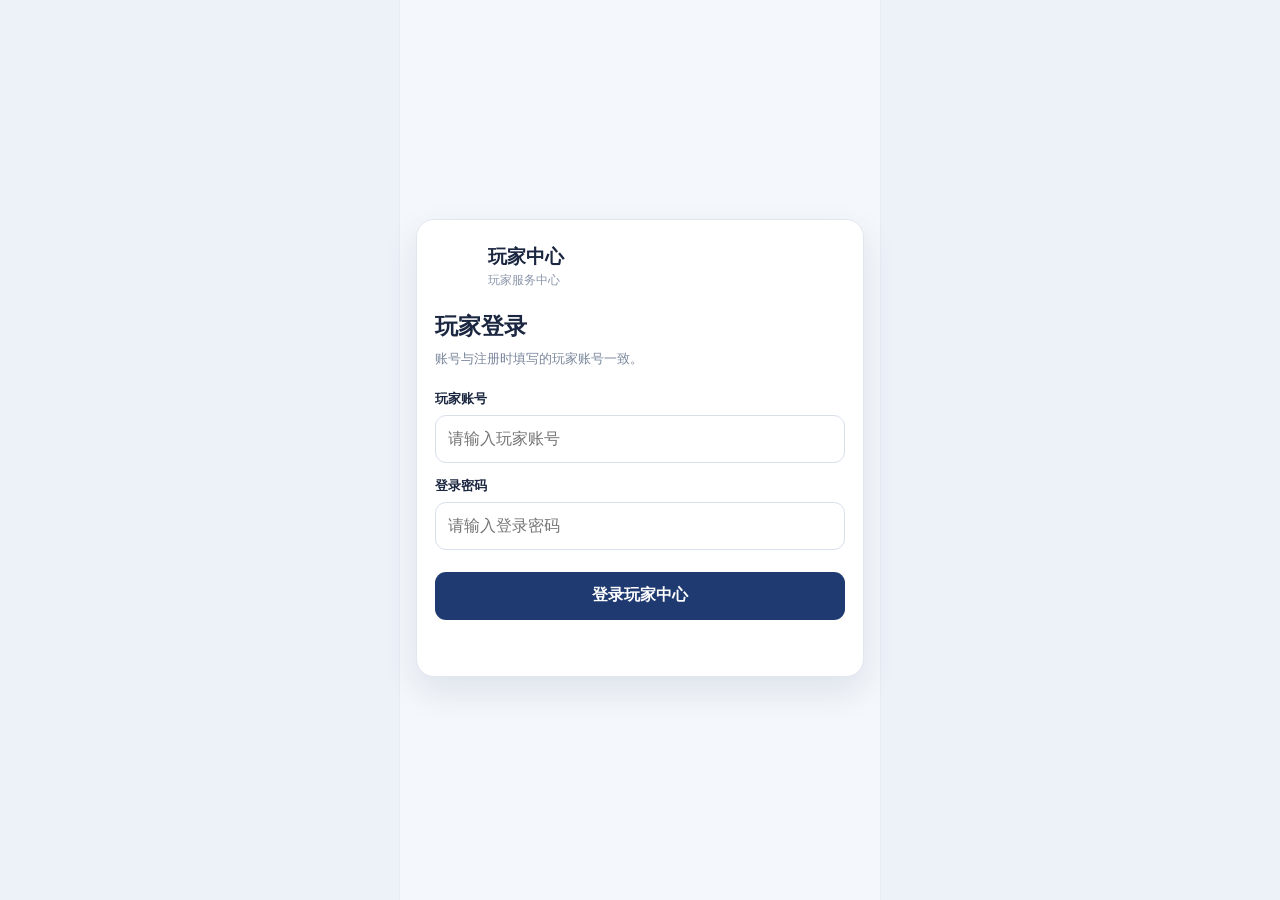
==== backend/app/static/player_center.html @ 19d45238 "v84" ====
<!doctype html>
<html lang="zh-CN">
<head>
  <meta charset="utf-8">
  <meta name="viewport" content="width=device-width,initial-scale=1,viewport-fit=cover">
  <title>玩家中心 · CPS</title>
  <!-- V84: 玩家中心名称与品牌图标同步系统编辑配置 -->
  <style>
    *{box-sizing:border-box;-webkit-tap-highlight-color:transparent}html,body{margin:0;min-height:100%;font-family:Inter,"PingFang SC","Microsoft YaHei",sans-serif;color:#1b2740;background:#edf2f8}body{display:flex;justify-content:center}button,input,select{font:inherit}.hidden{display:none!important}.shell{width:100%;max-width:480px;min-height:100vh;background:#f4f7fb;box-shadow:0 0 0 1px rgba(31,50,82,.03)}
    .login-wrap{min-height:100vh;display:flex;align-items:center;padding:20px 16px calc(24px + env(safe-area-inset-bottom))}.login-card{width:100%;background:#fff;border:1px solid #e2e7ef;border-radius:18px;box-shadow:0 14px 34px rgba(34,52,84,.10);padding:24px 18px}.brand{display:flex;align-items:center;gap:11px;margin-bottom:22px}.logo{--player-brand-logo-url:url('/static/brand-icons/dragon-spiral.svg');width:42px;height:42px;flex:0 0 42px;background:linear-gradient(145deg,#62dfff 8%,#397de8 62%,#5c63e8 100%);-webkit-mask-image:var(--player-brand-logo-url);mask-image:var(--player-brand-logo-url);-webkit-mask-size:contain;mask-size:contain;-webkit-mask-repeat:no-repeat;mask-repeat:no-repeat;-webkit-mask-position:center;mask-position:center;filter:drop-shadow(0 0 6px rgba(55,156,255,.24))}.brand strong{font-size:19px}.brand small{display:block;color:#8a96aa;margin-top:2px;font-size:12px}.notice{padding:11px 12px;border-radius:10px;background:#edf7f2;color:#167a57;border:1px solid #cfeadf;font-size:13px;margin-bottom:16px}h1{font-size:23px;margin:0 0 7px}.sub{margin:0 0 20px;color:#7a879c;font-size:13px;line-height:1.55}label{display:block;font-size:13px;font-weight:700;margin:14px 0 7px}input,select{font-size:16px}input{width:100%;height:48px;border:1px solid #d8e0ec;border-radius:11px;padding:0 12px;outline:none;background:#fff}input:focus,select:focus{border-color:#5c86e8;box-shadow:0 0 0 3px rgba(92,134,232,.12)}.primary{border:0;background:#1e3a70;color:#fff;border-radius:11px;height:48px;font-weight:700;cursor:pointer}.login-card .primary{width:100%;margin-top:22px}.primary:disabled,.buy-btn:disabled{opacity:.55;cursor:not-allowed}.msg{min-height:20px;margin-top:12px;font-size:13px;color:#c43c4c}.msg.success{color:#16845b;font-weight:700}
    .center{width:100%;padding:14px 12px calc(24px + env(safe-area-inset-bottom))}.topbar{display:flex;align-items:center;justify-content:space-between;gap:10px;margin-bottom:12px}.topbar-brand{display:flex;align-items:center;gap:9px;min-width:0}.topbar-brand .logo{width:38px;height:38px;flex-basis:38px}.topbar-brand>div:last-child{min-width:0}.topbar h2{font-size:18px;margin:0}.topbar p{margin:2px 0 0;color:#8995a8;font-size:10px;white-space:nowrap;overflow:hidden;text-overflow:ellipsis;max-width:210px}.top-actions{display:flex;gap:6px;flex:0 0 auto}.ghost{min-width:52px;height:38px;padding:0 9px;border-radius:9px;border:1px solid #dce3ed;background:#fff;color:#4f5d73;cursor:pointer;font-size:12px}
    .overview{display:block;margin-bottom:10px}.stat{min-width:0;background:#fff;border:1px solid #e1e7ef;border-radius:12px;padding:12px}.stat.account-balance{display:grid;grid-template-columns:minmax(0,1fr) auto;align-items:center;gap:14px}.account-block,.balance-block{min-width:0}.balance-block{text-align:right}.stat span{display:block;color:#8792a5;font-size:11px;margin-bottom:5px}.stat strong{display:block;font-size:16px;overflow:hidden;text-overflow:ellipsis;white-space:nowrap}.account-block strong{font-size:17px}.balance-block strong{font-size:24px;color:#c77711}
    .tabs{display:grid;grid-template-columns:repeat(5,minmax(0,1fr));gap:4px;margin:0 0 10px;position:sticky;top:0;z-index:8;padding:6px 0;background:#f4f7fb}.tab{min-width:0;border:1px solid #dce3ed;background:#fff;color:#59667a;height:44px;padding:0 2px;border-radius:10px;cursor:pointer;font-size:11px;font-weight:700;line-height:1.15}.tab.active{background:#1e3a70;color:#fff;border-color:#1e3a70}
    .panel{background:#fff;border:1px solid #e1e7ef;border-radius:14px;padding:14px 12px}.feature-panel{min-height:260px}.panel-head{display:flex;flex-direction:column;gap:10px;margin-bottom:13px}.panel-head h3{margin:0 0 3px;font-size:17px}.panel-head p{margin:0;color:#8a96a8;font-size:12px;line-height:1.55}.character-picker{width:100%;min-width:0}.character-picker label{margin:0 0 6px}.character-picker select,.gift-select{width:100%;height:46px;border:1px solid #d8e0ec;border-radius:10px;background:#fff;padding:0 10px;color:#26344e;outline:none}.mall-purchase{width:100%;max-width:none}.gift-select-wrap{margin-bottom:12px}.gift-select-wrap label{margin:0 0 7px}.gift-detail{border:1px solid #e1e7ef;border-radius:13px;padding:14px 12px;background:#fbfcfe}.gift-content{margin-bottom:12px}.gift-content-label{font-size:12px;font-weight:700;color:#5f6e84;margin-bottom:8px}.gift-items{display:grid;gap:8px}.gift-item{display:grid;grid-template-columns:minmax(0,1fr) auto;align-items:center;gap:10px;min-height:42px;padding:9px 10px;border:1px solid #e5eaf1;border-radius:10px;background:#fff}.gift-item-name{min-width:0;font-size:13px;color:#31405a;word-break:break-word}.gift-item-qty{font-size:13px;font-weight:800;color:#253a61;white-space:nowrap}.gift-item-raw{font-size:13px;color:#66758c;line-height:1.65;word-break:break-word}.buy-area{width:100%}.buy-btn{width:100%;min-height:48px;border:0;border-radius:11px;background:#1e3a70;color:#fff;padding:10px 14px;font-weight:800;cursor:pointer;font-size:14px;line-height:1.25}.empty{padding:34px 12px;text-align:center;color:#94a0b1;font-size:13px}
    .feature-placeholder{display:flex;flex-direction:column;gap:7px;width:100%;border:1px dashed #d7dfeb;background:#fafbfd;border-radius:12px;padding:18px 14px;color:#617087}.feature-placeholder strong{font-size:15px;color:#26344e}.feature-placeholder span{font-size:12px;line-height:1.65}.section-divider{height:1px;background:#e8ecf2;margin:18px 0 15px}.compact-head{margin-bottom:9px}.cumulative-stats{display:grid;grid-template-columns:1fr 1fr;gap:10px;margin:12px 0}.cumulative-stat{border:1px solid #e1e7ef;border-radius:12px;background:#fbfcfe;padding:12px 10px;text-align:center}.cumulative-stat span{display:block;font-size:12px;color:#748198;margin-bottom:5px}.cumulative-stat strong{display:block;font-size:20px;line-height:1.2;color:#1e3a70;font-variant-numeric:tabular-nums}.cumulative-stat small{display:block;margin-top:3px;font-size:10px;color:#98a2b3}.reward-select-wrap{margin-bottom:12px}.reward-select-wrap label{margin:0 0 7px}.reward-select{width:100%;height:46px;border:1px solid #d8e0ec;border-radius:10px;background:#fff;padding:0 10px;color:#26344e;outline:none}.reward-detail{border:1px solid #e1e7ef;border-radius:13px;padding:14px 12px;background:#fbfcfe}.reward-meta{display:flex;align-items:center;justify-content:space-between;gap:8px;margin-bottom:10px;font-size:12px;color:#748198}.reward-meta strong{color:#31405a;font-size:13px}.reward-content-label{font-size:12px;font-weight:700;color:#5f6e84;margin-bottom:8px}.reward-action{width:100%;min-height:46px;margin-top:12px;border:0;border-radius:10px;background:#1e3a70;color:#fff;font-weight:800;cursor:pointer}.reward-action:disabled{background:#e3e7ed;color:#8994a5;cursor:not-allowed}.cdk-form{display:grid;gap:10px}.cdk-form label{margin:0}.cdk-input{width:100%;text-transform:uppercase;letter-spacing:.4px}.cdk-btn{width:100%}.cdk-result{min-height:18px;font-size:12px;line-height:1.6;color:#5f6e84}.cdk-result.ok{padding:11px 12px;border-radius:10px;background:#edf7f2;border:1px solid #cfeadf;color:#167a57}
    .privilege-area{margin-top:12px}.privilege-card-detail{border:1px solid #e1e7ef;border-radius:13px;padding:14px 12px;background:#fbfcfe}.privilege-meta{display:grid;grid-template-columns:1fr 1fr;gap:8px;margin-bottom:12px}.privilege-meta div{padding:9px 10px;border:1px solid #e5eaf1;border-radius:10px;background:#fff}.privilege-meta span{display:block;font-size:10px;color:#8a96a8;margin-bottom:3px}.privilege-meta strong{font-size:13px;color:#31405a}.privilege-list{display:grid;gap:9px;margin-top:10px}.privilege-owned{border:1px solid #e1e7ef;border-radius:12px;background:#fbfcfe;padding:12px}.privilege-owned-head{display:flex;justify-content:space-between;gap:8px;align-items:flex-start}.privilege-owned-head strong{font-size:14px}.privilege-owned-head span{font-size:11px;color:#7f8ba0}.privilege-owned-dates{font-size:11px;color:#7f8ba0;margin:7px 0 9px}.privilege-claim{width:100%;height:42px;border:0;border-radius:9px;background:#1e3a70;color:#fff;font-weight:800}.privilege-claim:disabled{background:#e3e7ed;color:#8994a5}.privilege-status{display:inline-flex;padding:3px 7px;border-radius:999px;font-size:10px;background:#edf2f7;color:#657188}.privilege-status.active{background:#e8f7f0;color:#167554}.privilege-status.waiting{background:#fff4df;color:#98600c}.privilege-status.expired{background:#fdebec;color:#b53545}
    .order-list{display:grid;gap:9px}.order-card{border:1px solid #e3e8f0;border-radius:12px;background:#fbfcfe;padding:12px}.order-card-head{display:flex;align-items:flex-start;justify-content:space-between;gap:8px;padding-bottom:9px;margin-bottom:8px;border-bottom:1px solid #e9edf3}.order-card-head strong{font-size:13px;word-break:break-all}.order-card-head span{font-size:11px;color:#909caf;white-space:nowrap}.order-row{display:grid;grid-template-columns:72px minmax(0,1fr);gap:7px;padding:4px 0;font-size:12px;line-height:1.5}.order-row .k{color:#8b96a8}.order-row .v{color:#31405a;word-break:break-word;text-align:right}.badge{display:inline-flex;align-items:center;min-height:23px;padding:2px 8px;border-radius:999px;background:#f0f3f7;color:#647086;font-size:11px}.badge.ok{background:#e8f7f0;color:#167554}.badge.warn{background:#fff4df;color:#98600c}.badge.bad{background:#fdebec;color:#b53545}
    .toast{position:fixed;left:50%;bottom:calc(18px + env(safe-area-inset-bottom));transform:translateX(-50%);z-index:20;width:calc(100% - 32px);max-width:430px;background:#1d2a42;color:#fff;border-radius:11px;padding:12px 14px;box-shadow:0 12px 32px rgba(24,38,64,.2);font-size:13px;text-align:center}.loading{opacity:.6;pointer-events:none}
  </style>
</head>
<body>
<div class="shell">
  <section id="loginView" class="login-wrap hidden">
    <main class="login-card">
      <div class="brand"><div class="logo" id="playerLoginBrandLogo" aria-hidden="true"></div><div><strong id="loginCenterName">玩家中心</strong><small>玩家服务中心</small></div></div>
      <div id="registeredNotice" class="notice hidden">注册成功，请使用刚刚创建的玩家账号登录。</div>
      <h1>玩家登录</h1><p class="sub">账号与注册时填写的玩家账号一致。</p>
      <form id="loginForm" autocomplete="off">
        <label>玩家账号</label><input id="loginUser" autocomplete="username" required placeholder="请输入玩家账号">
        <label>登录密码</label><input id="loginPass" type="password" autocomplete="current-password" required placeholder="请输入登录密码">
        <button id="loginBtn" class="primary" type="submit">登录玩家中心</button>
      </form>
      <div id="loginMsg" class="msg"></div>
    </main>
  </section>

  <section id="centerView" class="center hidden">
    <header class="topbar">
      <div class="topbar-brand"><div class="logo" id="playerTopbarBrandLogo" aria-hidden="true"></div><div><h2 id="topbarCenterName">玩家中心</h2><p>平台币充值 · 购买礼包 · 领取累充 · 特权卡 · CDK兑换</p></div></div>
      <div class="top-actions"><button id="refreshBtn" class="ghost">刷新</button><button id="logoutBtn" class="ghost">退出登录</button></div>
    </header>
    <div id="overview" class="overview"></div>
    <nav class="tabs feature-tabs">
      <button class="tab active" data-tab="recharge">平台币充值</button>
      <button class="tab" data-tab="mall">购买礼包</button>
      <button class="tab" data-tab="cumulative">领取累充</button>
      <button class="tab" data-tab="privilege">特权卡</button>
      <button class="tab" data-tab="cdk">CDK兑换</button>
    </nav>
    <section id="rechargePanel" class="panel feature-panel">
      <div class="panel-head"><div><h3>平台币充值</h3><p>当前平台币余额：<strong id="rechargeBalance">0</strong></p></div></div>
      <div class="feature-placeholder"><strong>微信 / 支付宝充值入口</strong><span>正式支付通道接入商户参数后，可在这里直接发起平台币充值。</span></div>
    </section>
    <section id="mallPanel" class="panel feature-panel hidden">
      <div class="panel-head"><div><h3>购买礼包</h3></div></div>
      <div class="character-picker"><label>购买角色 / 区服</label><select id="purchaseCharacter"><option value="">请选择购买角色 / 区服</option></select></div>
      <div class="mall-purchase" style="margin-top:12px"><div class="gift-select-wrap"><label>选择礼包</label><select id="giftSelect" class="gift-select"><option value="">请选择礼包</option></select></div><div id="giftDetail" class="gift-detail hidden"></div><div id="giftEmpty" class="empty hidden">暂无可购买礼包</div></div>
    </section>
    <section id="cumulativePanel" class="panel feature-panel hidden">
      <div class="panel-head"><div><h3>领取累充</h3></div></div>
      <div class="character-picker"><label>领取角色 / 区服</label><select id="cumulativeCharacter"><option value="">请选择角色 / 区服</option></select></div>
      <div id="cumulativeRules" style="margin-top:12px"><div class="empty">请先选择角色 / 区服</div></div>
    </section>
    <section id="privilegePanel" class="panel feature-panel hidden">
      <div class="panel-head"><div><h3>特权卡</h3></div></div>
      <div class="character-picker"><label>特权角色 / 区服</label><select id="privilegeCharacter"><option value="">请选择角色 / 区服</option></select></div>
      <div id="privilegeArea" class="privilege-area"><div class="empty">请先选择角色 / 区服</div></div>
    </section>
    <section id="cdkPanel" class="panel feature-panel hidden">
      <div class="panel-head"><div><h3>CDK兑换</h3></div></div>
      <div class="character-picker"><label>兑换角色 / 区服</label><select id="cdkCharacter"><option value="">请选择角色 / 区服</option></select></div>
      <div class="cdk-form" style="margin-top:12px">
        <label for="cdkCode">CDK兑换码</label>
        <input id="cdkCode" class="cdk-input" maxlength="80" autocomplete="off" autocapitalize="characters" placeholder="请输入CDK兑换码">
        <button id="cdkRedeemBtn" class="primary cdk-btn" type="button">立即兑换</button>
        <div id="cdkResult" class="cdk-result"></div>
      </div>
    </section>
  </section>
</div>
<script>
const $=s=>document.querySelector(s), $$=s=>[...document.querySelectorAll(s)];
let token=localStorage.getItem('cps_player_token')||'', me=null, busy=false, selectedPurchaseCharacterId=0, selectedCumulativeCharacterId=0, selectedPrivilegeCharacterId=0, selectedCDKCharacterId=0, mallProducts=[], selectedGiftId=0, selectedRuleId=0, cumulativeData={rules:[]}, privilegeData={cards:[],purchases:[]}, selectedPrivilegeCardId=0;
const params=new URLSearchParams(location.search);
if(params.get('registered')==='1') $('#registeredNotice').classList.remove('hidden');
if(params.get('username')) $('#loginUser').value=params.get('username');
function esc(v){return String(v??'').replace(/[&<>"']/g,m=>({'&':'&amp;','<':'&lt;','>':'&gt;','"':'&quot;',"'":'&#39;'}[m]))}
function errorText(d){if(typeof d==='string')return d;if(Array.isArray(d))return d.map(x=>x.msg||'参数错误').join('；');return d?.message||d?.msg||'请求失败'}
async function api(path,options={}){const headers={'Content-Type':'application/json',...(options.headers||{})};if(token)headers.Authorization=`Bearer ${token}`;const r=await fetch(path,{...options,headers});let d={};try{d=await r.json()}catch{}if(r.status===401&&path!='/api/player/auth/login'){logout(false);throw new Error('登录已失效，请重新登录')}if(!r.ok)throw new Error(errorText(d.detail));return d}
function applyPlayerBranding(data){const name=String(data?.player_center_name||'玩家中心').trim()||'玩家中心';const loginName=$('#loginCenterName'),topbarName=$('#topbarCenterName'),loginBtn=$('#loginBtn');if(loginName)loginName.textContent=name;if(topbarName)topbarName.textContent=name;if(loginBtn)loginBtn.textContent=`登录${name}`;const icons=Array.isArray(data?.available_icons)?data.available_icons:[];const logoId=String(data?.backend_logo||'dragon-spiral');const icon=icons.find(x=>x.id===logoId)||icons.find(x=>x.id==='dragon-spiral')||{path:'/static/brand-icons/dragon-spiral.svg'};['#playerLoginBrandLogo','#playerTopbarBrandLogo'].forEach(sel=>{const el=$(sel);if(el){el.style.setProperty('--player-brand-logo-url',`url("${icon.path}")`);el.title=icon.name||'品牌图标'}});document.title=`${name} · CPS`}
async function loadPlayerBranding(){try{const d=await api('/api/public/system-branding');applyPlayerBranding(d)}catch(_){}}
function toast(text){const old=$('.toast');if(old)old.remove();const el=document.createElement('div');el.className='toast';el.textContent=text;document.body.appendChild(el);setTimeout(()=>el.remove(),2600)}
function logout(reload=true){token='';me=null;localStorage.removeItem('cps_player_token');const msg=$('#loginMsg');if(msg){msg.textContent='';msg.classList.remove('success')}$('#centerView').classList.add('hidden');$('#loginView').classList.remove('hidden');if(reload)location.replace('/player')}
function deliveryText(v){return ({waiting:'待发货',sent:'已发货',success:'成功',failed:'失败'})[v]||v||'-'}
function deliveryBadge(v){const c=['sent','success'].includes(v)?'ok':v==='failed'?'bad':'warn';return `<span class="badge ${c}">${esc(deliveryText(v))}</span>`}
function renderOverview(){$('#overview').innerHTML=`<div class="stat account-balance"><div class="account-block"><span>玩家账号</span><strong>${esc(me.username)}</strong></div><div class="balance-block"><span>平台币余额</span><strong>${Number(me.platform_coin_balance||0).toLocaleString()}</strong></div></div>`;const rb=$('#rechargeBalance');if(rb)rb.textContent=Number(me.platform_coin_balance||0).toLocaleString()}
function characterOptions(selectedId,placeholder){const chars=me?.characters||[];return `<option value="">${esc(placeholder)}</option>`+chars.map(x=>`<option value="${Number(x.id)}" ${Number(x.id)===Number(selectedId)?'selected':''}>${esc(x.server_name)} · ${esc(x.role_name)}${x.is_primary?'（主角色）':''}</option>`).join('')}
function renderCharacterPickers(){const chars=me?.characters||[], purchase=$('#purchaseCharacter'), cumulative=$('#cumulativeCharacter'), privilege=$('#privilegeCharacter'), cdk=$('#cdkCharacter');if(!chars.length){selectedPurchaseCharacterId=0;selectedCumulativeCharacterId=0;selectedPrivilegeCharacterId=0;selectedCDKCharacterId=0;if(purchase){purchase.innerHTML='<option value="">未绑定角色 / 区服</option>';purchase.disabled=true}if(cumulative){cumulative.innerHTML='<option value="">未绑定角色 / 区服</option>';cumulative.disabled=true}if(privilege){privilege.innerHTML='<option value="">未绑定角色 / 区服</option>';privilege.disabled=true}if(cdk){cdk.innerHTML='<option value="">未绑定角色 / 区服</option>';cdk.disabled=true}cumulativeData={rules:[]};privilegeData={cards:[],purchases:[]};selectedRuleId=0;selectedPrivilegeCardId=0;renderCumulative();renderPrivilege();return}if(!chars.some(x=>Number(x.id)===Number(selectedPurchaseCharacterId)))selectedPurchaseCharacterId=0;if(!chars.some(x=>Number(x.id)===Number(selectedCumulativeCharacterId)))selectedCumulativeCharacterId=0;if(!chars.some(x=>Number(x.id)===Number(selectedPrivilegeCharacterId)))selectedPrivilegeCharacterId=0;if(!chars.some(x=>Number(x.id)===Number(selectedCDKCharacterId)))selectedCDKCharacterId=0;if(purchase){purchase.disabled=false;purchase.innerHTML=characterOptions(selectedPurchaseCharacterId,'请选择购买角色 / 区服');purchase.onchange=e=>{selectedPurchaseCharacterId=Number(e.target.value||0)}}if(cumulative){cumulative.disabled=false;cumulative.innerHTML=characterOptions(selectedCumulativeCharacterId,'请选择角色 / 区服');cumulative.onchange=async e=>{selectedCumulativeCharacterId=Number(e.target.value||0);selectedRuleId=0;cumulativeData={rules:[]};if(!selectedCumulativeCharacterId){renderCumulative();return}try{await loadCumulative()}catch(err){toast(err.message)}}}if(privilege){privilege.disabled=false;privilege.innerHTML=characterOptions(selectedPrivilegeCharacterId,'请选择角色 / 区服');privilege.onchange=async e=>{selectedPrivilegeCharacterId=Number(e.target.value||0);selectedPrivilegeCardId=0;privilegeData={cards:[],purchases:[]};if(!selectedPrivilegeCharacterId){renderPrivilege();return}try{await loadPrivilege()}catch(err){toast(err.message)}}}if(cdk){cdk.disabled=false;cdk.innerHTML=characterOptions(selectedCDKCharacterId,'请选择兑换角色 / 区服');cdk.onchange=e=>{selectedCDKCharacterId=Number(e.target.value||0);const result=$('#cdkResult');if(result){result.className='cdk-result';result.textContent=''}}}}
function giftItemsHtml(description){
  const lines=String(description||'').split(/\r?\n|[；;]/).map(x=>x.trim()).filter(Boolean);
  if(!lines.length)return '<div class="gift-item-raw">暂无礼包内容</div>';
  return lines.map(line=>{
    const m=line.match(/^(.+?)(?:\s*[xX×*]\s*|\s+)(\d+)\s*(?:个|份|枚|颗|件|张|瓶|箱|套|把|本|块|只|次)?$/);
    if(!m)return `<div class="gift-item"><span class="gift-item-name">${esc(line)}</span><span class="gift-item-qty">—</span></div>`;
    return `<div class="gift-item"><span class="gift-item-name">${esc(m[1].trim())}</span><span class="gift-item-qty">× ${Number(m[2]).toLocaleString()}</span></div>`;
  }).join('');
}
function giftBuyButtonText(x){return x.available?`${Number(x.coin_price).toLocaleString()} 平台币 · 立即购买`:'已售罄'}
function renderGiftDetail(){
  const select=$('#giftSelect'), detail=$('#giftDetail'), empty=$('#giftEmpty');
  if(!mallProducts.length){selectedGiftId=0;select.innerHTML='<option value="">暂无可购买礼包</option>';select.disabled=true;detail.classList.add('hidden');empty.classList.remove('hidden');return}
  empty.classList.add('hidden');select.disabled=false;
  if(selectedGiftId&&!mallProducts.some(x=>Number(x.id)===Number(selectedGiftId)))selectedGiftId=0;
  select.innerHTML='<option value="">请选择礼包</option>'+mallProducts.map(x=>`<option value="${Number(x.id)}" ${Number(x.id)===Number(selectedGiftId)?'selected':''}>${esc(x.name)}</option>`).join('');
  const x=mallProducts.find(x=>Number(x.id)===Number(selectedGiftId));
  if(!x){detail.classList.add('hidden');return}
  detail.classList.remove('hidden');
  detail.innerHTML=`<div class="gift-content"><div class="gift-content-label">礼包内容</div><div class="gift-items">${giftItemsHtml(x.description)}</div></div><div class="buy-area"><button id="giftBuyBtn" class="buy-btn" ${x.available?'':'disabled'}>${giftBuyButtonText(x)}</button></div>`;
  const btn=$('#giftBuyBtn');if(btn&&!btn.disabled)btn.onclick=()=>purchase(Number(x.id),btn);
}
async function loadProducts(){
  mallProducts=await api('/api/player/mall/products');
  renderGiftDetail();
  const select=$('#giftSelect');
  select.onchange=e=>{selectedGiftId=Number(e.target.value||0);renderGiftDetail()};
}
function renderCumulative(){const root=$('#cumulativeRules'),rows=cumulativeData.rules||[];if(!selectedCumulativeCharacterId){selectedRuleId=0;root.innerHTML='<div class="empty">请先选择角色 / 区服</div>';return}const stats=`<div class="cumulative-stats"><div class="cumulative-stat"><span>当日累充</span><strong>${Number(cumulativeData.today_recharge||0).toLocaleString()}</strong><small>平台币</small></div><div class="cumulative-stat"><span>永久累充</span><strong>${Number(cumulativeData.total_recharge||0).toLocaleString()}</strong><small>平台币</small></div></div>`;if(!rows.length){selectedRuleId=0;root.innerHTML=stats+'<div class="empty">该角色当前暂无可领取的累充奖励</div>';return}if(selectedRuleId&&!rows.some(x=>Number(x.id)===Number(selectedRuleId)))selectedRuleId=0;root.innerHTML=stats+`<div class="reward-select-wrap"><label>选择可领取奖励</label><select id="rewardSelect" class="reward-select"><option value="">请选择累充奖励</option>${rows.map(x=>`<option value="${Number(x.id)}" ${Number(x.id)===Number(selectedRuleId)?'selected':''}>${esc(x.name)}</option>`).join('')}</select></div><div id="rewardDetail" class="reward-detail hidden"></div>`;const select=$('#rewardSelect');select.onchange=e=>{selectedRuleId=Number(e.target.value||0);renderRewardDetail()};renderRewardDetail()}
function renderRewardDetail(){const detail=$('#rewardDetail');if(!detail)return;const x=(cumulativeData.rules||[]).find(x=>Number(x.id)===Number(selectedRuleId));if(!x){detail.classList.add('hidden');detail.innerHTML='';return}detail.classList.remove('hidden');detail.innerHTML=`<div class="reward-content-label">奖励内容</div><div class="gift-items">${giftItemsHtml(x.reward_content)}</div><button id="rewardClaimBtn" class="reward-action">立即领取</button>`;const btn=$('#rewardClaimBtn');btn.onclick=()=>claimCumulative(Number(x.id),btn)}
async function loadCumulative(){if(!selectedCumulativeCharacterId){cumulativeData={rules:[]};renderCumulative();return}cumulativeData=await api(`/api/player/cumulative-recharge?character_id=${selectedCumulativeCharacterId}&claimable_only=true`);renderCumulative()}
async function claimCumulative(ruleId,btn){if(busy)return;if(!selectedCumulativeCharacterId)return toast('请先选择角色 / 区服');busy=true;btn.disabled=true;btn.textContent='领取中…';try{const d=await api(`/api/player/cumulative-recharge/${ruleId}/claim?character_id=${selectedCumulativeCharacterId}`,{method:'POST'});toast(d.message||'领取成功');selectedRuleId=0;await loadCumulative()}catch(e){toast(e.message);await loadCumulative().catch(()=>{})}finally{busy=false}}
function privilegeStatusText(v){return ({active:'生效中',waiting:'待生效',expired:'已过期'})[v]||v||'-'}
function renderPrivilege(){const root=$('#privilegeArea');if(!root)return;if(!selectedPrivilegeCharacterId){root.innerHTML='<div class="empty">请先选择角色 / 区服</div>';return}const cards=privilegeData.cards||[], owned=privilegeData.purchases||[];if(selectedPrivilegeCardId&&!cards.some(x=>Number(x.id)===Number(selectedPrivilegeCardId)))selectedPrivilegeCardId=0;let html='';if(cards.length){html+=`<div class="reward-select-wrap"><label>选择特权卡</label><select id="privilegeCardSelect" class="reward-select"><option value="">请选择特权卡</option>${cards.map(x=>`<option value="${Number(x.id)}" ${Number(x.id)===Number(selectedPrivilegeCardId)?'selected':''}>${esc(x.name)}</option>`).join('')}</select></div><div id="privilegeCardDetail" class="privilege-card-detail hidden"></div>`}else html+='<div class="empty">暂无可购买特权卡</div>';html+='<div class="section-divider"></div><div class="reward-content-label">我的特权卡</div>';if(!owned.length)html+='<div class="empty">当前角色暂无有效或待生效特权卡</div>';else html+=`<div class="privilege-list">${owned.map(x=>`<div class="privilege-owned"><div class="privilege-owned-head"><strong>${esc(x.card_name)}</strong><span class="privilege-status ${esc(x.status)}">${esc(privilegeStatusText(x.status))}</span></div><div class="privilege-owned-dates">${esc(x.start_date)} 至 ${esc(x.end_date)}</div><div class="gift-items">${giftItemsHtml(x.daily_reward_content)}</div><button class="privilege-claim" data-claim-id="${Number(x.id)}" ${x.can_claim_today?'':'disabled'}>${x.today_claimed?'今日已领取':x.status==='waiting'?'尚未生效':x.status==='expired'?'已过期':'领取今日奖励'}</button></div>`).join('')}</div>`;root.innerHTML=html;const select=$('#privilegeCardSelect');if(select)select.onchange=e=>{selectedPrivilegeCardId=Number(e.target.value||0);renderPrivilegeCardDetail()};renderPrivilegeCardDetail();root.querySelectorAll('[data-claim-id]').forEach(btn=>{if(!btn.disabled)btn.onclick=()=>claimPrivilege(Number(btn.dataset.claimId),btn)})}
function renderPrivilegeCardDetail(){const detail=$('#privilegeCardDetail');if(!detail)return;const x=(privilegeData.cards||[]).find(x=>Number(x.id)===Number(selectedPrivilegeCardId));if(!x){detail.classList.add('hidden');detail.innerHTML='';return}detail.classList.remove('hidden');detail.innerHTML=`<div class="privilege-meta"><div><span>有效期</span><strong>${Number(x.duration_days)} 天</strong></div><div><span>类型</span><strong>${esc(x.card_type_name)}</strong></div></div><div class="reward-content-label">每日奖励</div><div class="gift-items">${giftItemsHtml(x.daily_reward_content)}</div><button id="privilegeBuyBtn" class="buy-btn" style="margin-top:12px">${Number(x.price_coins).toLocaleString()} 平台币 · 购买${esc(x.name)}</button>`;$('#privilegeBuyBtn').onclick=()=>purchasePrivilege(Number(x.id),$('#privilegeBuyBtn'))}
async function loadPrivilege(){if(!selectedPrivilegeCharacterId){privilegeData={cards:[],purchases:[]};renderPrivilege();return}privilegeData=await api(`/api/player/privilege?character_id=${selectedPrivilegeCharacterId}`);renderPrivilege()}
async function purchasePrivilege(cardId,btn){if(busy)return;const x=(privilegeData.cards||[]).find(x=>Number(x.id)===Number(cardId));if(!x)return;const role=(me?.characters||[]).find(c=>Number(c.id)===Number(selectedPrivilegeCharacterId));if(!role)return toast('请先选择角色 / 区服');if(!confirm(`确认使用「${role.server_name} · ${role.role_name}」购买「${x.name}」？需要 ${Number(x.price_coins).toLocaleString()} 平台币。`))return;busy=true;btn.disabled=true;try{const d=await api(`/api/player/privilege/${cardId}/purchase`,{method:'POST',body:JSON.stringify({character_id:selectedPrivilegeCharacterId})});me.platform_coin_balance=d.platform_coin_balance;renderOverview();toast(d.message||'特权卡购买成功');selectedPrivilegeCardId=0;await loadPrivilege()}catch(e){toast(e.message)}finally{busy=false}}
async function claimPrivilege(purchaseId,btn){if(busy)return;busy=true;btn.disabled=true;try{const d=await api(`/api/player/privilege/purchases/${purchaseId}/claim`,{method:'POST'});toast(d.message||'领取成功');await loadPrivilege()}catch(e){toast(e.message);await loadPrivilege().catch(()=>{})}finally{busy=false}}
async function loadPlayerProfile(){me=await api('/api/player/me?include_cumulative=false');renderOverview();renderCharacterPickers()}
function activeFeatureTab(){return $('.tab.active')?.dataset.tab||'recharge'}
async function refreshAll(){await loadPlayerProfile();const tab=activeFeatureTab();if(tab==='mall')await loadProducts();if(tab==='cumulative'){if(selectedCumulativeCharacterId)await loadCumulative();else renderCumulative()}if(tab==='privilege'){if(selectedPrivilegeCharacterId)await loadPrivilege();else renderPrivilege()}}
async function purchase(id,btn){if(busy)return;const product=mallProducts.find(x=>Number(x.id)===Number(id));if(!product)return toast('请先选择礼包');const chars=me?.characters||[];if(chars.length&&!selectedPurchaseCharacterId)return toast('请先选择购买角色 / 区服');const role=chars.find(x=>Number(x.id)===Number(selectedPurchaseCharacterId));const roleText=role?`${role.server_name} · ${role.role_name}`:'未绑定角色';if(!confirm(`确认使用「${roleText}」购买 1 份「${product.name}」？需要 ${Number(product.coin_price).toLocaleString()} 平台币。`))return;busy=true;btn.disabled=true;btn.textContent='购买中…';try{const body={quantity:1};if(selectedPurchaseCharacterId)body.character_id=selectedPurchaseCharacterId;const d=await api(`/api/player/mall/purchase/${id}`,{method:'POST',body:JSON.stringify(body)});toast(`${d.message}：${d.order_no}`);await refreshAll()}catch(e){toast(e.message)}finally{busy=false;const current=$('#giftBuyBtn');if(current){const selected=mallProducts.find(x=>Number(x.id)===Number(selectedGiftId));current.disabled=selected?!selected.available:false;current.textContent=selected?giftBuyButtonText(selected):'立即购买'}}}
async function redeemCDK(){if(busy)return;const input=$('#cdkCode'),btn=$('#cdkRedeemBtn'),result=$('#cdkResult');const code=(input?.value||'').trim().toUpperCase();if(!selectedCDKCharacterId)return toast('请先选择兑换角色 / 区服');if(!code)return toast('请输入CDK兑换码');const role=(me?.characters||[]).find(x=>Number(x.id)===Number(selectedCDKCharacterId));busy=true;btn.disabled=true;btn.textContent='兑换中…';result.className='cdk-result';result.textContent='';try{const d=await api('/api/player/cdk/redeem',{method:'POST',body:JSON.stringify({code,character_id:selectedCDKCharacterId})});input.value='';result.className='cdk-result ok';result.textContent=`${d.message}${d.cdk_name?' · '+d.cdk_name:''}${d.server_name&&d.role_name?' · '+d.server_name+' · '+d.role_name:''}`;toast(d.message||'CDK兑换成功')}catch(e){result.textContent=e.message;toast(e.message)}finally{busy=false;btn.disabled=false;btn.textContent='立即兑换'}}
$('#cdkRedeemBtn').onclick=redeemCDK;$('#cdkCode').addEventListener('keydown',e=>{if(e.key==='Enter'){e.preventDefault();redeemCDK()}});
$('#loginForm').onsubmit=async e=>{e.preventDefault();const btn=$('#loginBtn');const feedback=$('#loginMsg');feedback.textContent='';feedback.classList.remove('success');if(btn)btn.disabled=true;try{const d=await api('/api/player/auth/login',{method:'POST',body:JSON.stringify({username:$('#loginUser').value.trim(),password:$('#loginPass').value})});token=d.access_token;localStorage.setItem('cps_player_token',token);me={player_id:d.player_id,username:d.username,platform_coin_balance:d.platform_coin_balance,characters:d.characters||[]};feedback.textContent='登录成功';feedback.classList.add('success');await new Promise(resolve=>setTimeout(resolve,420));renderOverview();renderCharacterPickers();$('#loginView').classList.add('hidden');$('#centerView').classList.remove('hidden');history.replaceState({},'',location.pathname);}catch(err){feedback.classList.remove('success');feedback.textContent=err.message}finally{if(btn)btn.disabled=false}};
async function enterCenter(){try{await loadPlayerProfile();$('#loginView').classList.add('hidden');$('#centerView').classList.remove('hidden');history.replaceState({},'',location.pathname)}catch(e){logout(false);$('#loginMsg').textContent=e.message}}
$$('.tab').forEach(btn=>btn.onclick=()=>{const tab=btn.dataset.tab;$$('.tab').forEach(x=>x.classList.toggle('active',x===btn));['recharge','mall','cumulative','privilege','cdk'].forEach(name=>$(`#${name}Panel`)?.classList.toggle('hidden',tab!==name));if(tab==='mall')loadProducts().catch(e=>toast(e.message));if(tab==='cumulative'){if(selectedCumulativeCharacterId)loadCumulative().catch(e=>toast(e.message));else renderCumulative()}if(tab==='privilege'){if(selectedPrivilegeCharacterId)loadPrivilege().catch(e=>toast(e.message));else renderPrivilege()}});
$('#logoutBtn').onclick=()=>logout(true);$('#refreshBtn').onclick=()=>refreshAll().then(()=>toast('已刷新')).catch(e=>toast(e.message));
loadPlayerBranding();if(token)enterCenter();else $('#loginView').classList.remove('hidden');
</script>
</body>
</html>
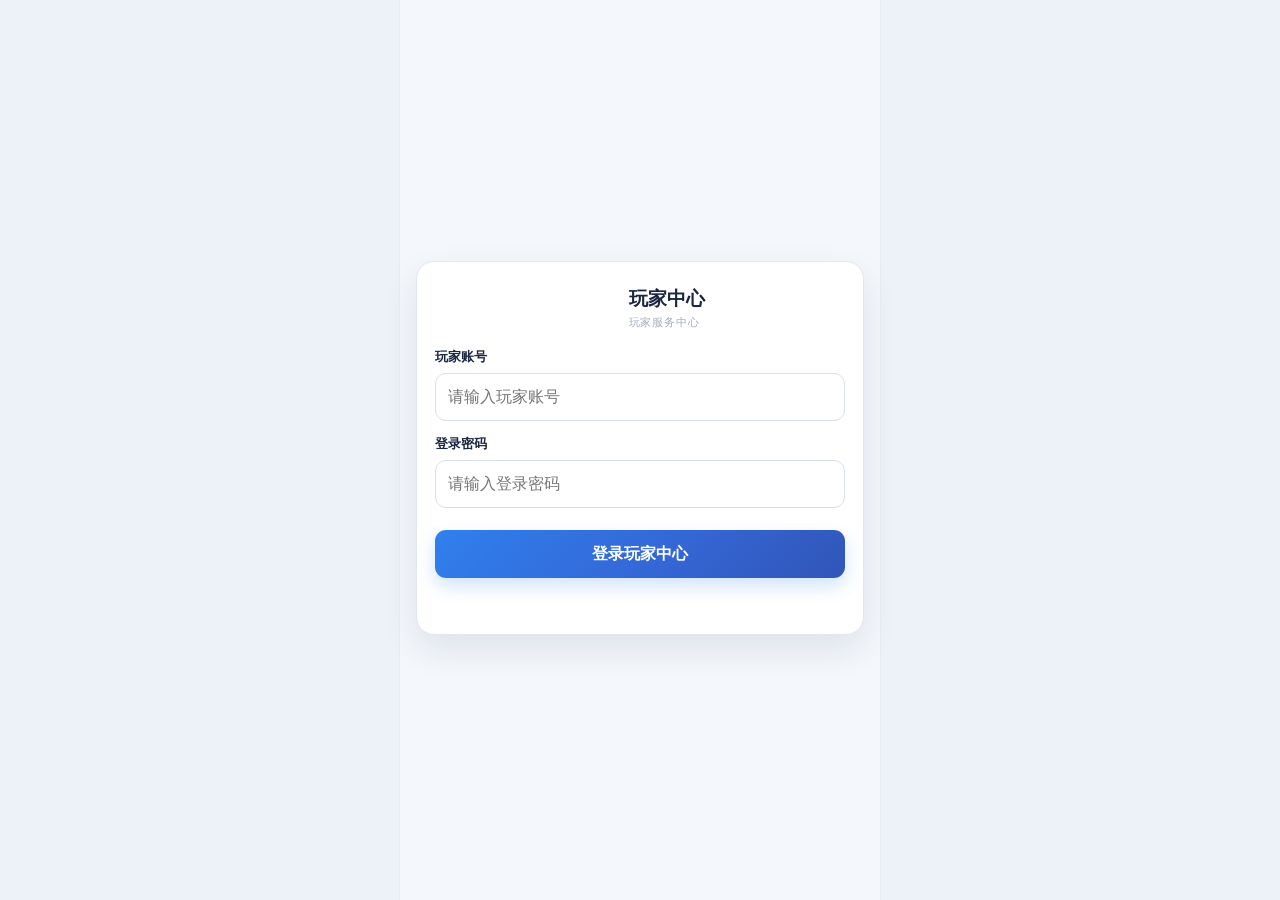
==== commit 76a557ef: "v86" ====
--- a/backend/app/static/player_center.html
+++ b/backend/app/static/player_center.html
@@ -4,10 +4,10 @@
   <meta charset="utf-8">
   <meta name="viewport" content="width=device-width,initial-scale=1,viewport-fit=cover">
   <title>玩家中心 · CPS</title>
-  <!-- V84: 玩家中心名称与品牌图标同步系统编辑配置 -->
+  <!-- V86: 玩家中心副标题精简 + 登录按钮统一品牌蓝色 -->
   <style>
     *{box-sizing:border-box;-webkit-tap-highlight-color:transparent}html,body{margin:0;min-height:100%;font-family:Inter,"PingFang SC","Microsoft YaHei",sans-serif;color:#1b2740;background:#edf2f8}body{display:flex;justify-content:center}button,input,select{font:inherit}.hidden{display:none!important}.shell{width:100%;max-width:480px;min-height:100vh;background:#f4f7fb;box-shadow:0 0 0 1px rgba(31,50,82,.03)}
-    .login-wrap{min-height:100vh;display:flex;align-items:center;padding:20px 16px calc(24px + env(safe-area-inset-bottom))}.login-card{width:100%;background:#fff;border:1px solid #e2e7ef;border-radius:18px;box-shadow:0 14px 34px rgba(34,52,84,.10);padding:24px 18px}.brand{display:flex;align-items:center;gap:11px;margin-bottom:22px}.logo{--player-brand-logo-url:url('/static/brand-icons/dragon-spiral.svg');width:42px;height:42px;flex:0 0 42px;background:linear-gradient(145deg,#62dfff 8%,#397de8 62%,#5c63e8 100%);-webkit-mask-image:var(--player-brand-logo-url);mask-image:var(--player-brand-logo-url);-webkit-mask-size:contain;mask-size:contain;-webkit-mask-repeat:no-repeat;mask-repeat:no-repeat;-webkit-mask-position:center;mask-position:center;filter:drop-shadow(0 0 6px rgba(55,156,255,.24))}.brand strong{font-size:19px}.brand small{display:block;color:#8a96aa;margin-top:2px;font-size:12px}.notice{padding:11px 12px;border-radius:10px;background:#edf7f2;color:#167a57;border:1px solid #cfeadf;font-size:13px;margin-bottom:16px}h1{font-size:23px;margin:0 0 7px}.sub{margin:0 0 20px;color:#7a879c;font-size:13px;line-height:1.55}label{display:block;font-size:13px;font-weight:700;margin:14px 0 7px}input,select{font-size:16px}input{width:100%;height:48px;border:1px solid #d8e0ec;border-radius:11px;padding:0 12px;outline:none;background:#fff}input:focus,select:focus{border-color:#5c86e8;box-shadow:0 0 0 3px rgba(92,134,232,.12)}.primary{border:0;background:#1e3a70;color:#fff;border-radius:11px;height:48px;font-weight:700;cursor:pointer}.login-card .primary{width:100%;margin-top:22px}.primary:disabled,.buy-btn:disabled{opacity:.55;cursor:not-allowed}.msg{min-height:20px;margin-top:12px;font-size:13px;color:#c43c4c}.msg.success{color:#16845b;font-weight:700}
+    .login-wrap{min-height:100vh;display:flex;align-items:center;padding:20px 16px calc(24px + env(safe-area-inset-bottom))}.login-card{width:100%;background:#fff;border:1px solid #e2e7ef;border-radius:18px;box-shadow:0 14px 34px rgba(34,52,84,.10);padding:24px 18px}.login-card .brand{display:flex;align-items:center;justify-content:center;gap:11px;margin-bottom:18px}.login-card .brand-copy{display:flex;flex-direction:column;justify-content:center}.logo{--player-brand-logo-url:url('/static/brand-icons/dragon-spiral.svg');width:42px;height:42px;flex:0 0 42px;background:linear-gradient(145deg,#62dfff 8%,#397de8 62%,#5c63e8 100%);-webkit-mask-image:var(--player-brand-logo-url);mask-image:var(--player-brand-logo-url);-webkit-mask-size:contain;mask-size:contain;-webkit-mask-repeat:no-repeat;mask-repeat:no-repeat;-webkit-mask-position:center;mask-position:center;filter:drop-shadow(0 0 6px rgba(55,156,255,.24))}.brand strong{font-size:19px}.brand small{display:block;color:#a3adbd;margin-top:3px;font-size:11px;font-weight:500;letter-spacing:.08em}.notice{padding:11px 12px;border-radius:10px;background:#edf7f2;color:#167a57;border:1px solid #cfeadf;font-size:13px;margin-bottom:16px}label{display:block;font-size:13px;font-weight:700;margin:14px 0 7px}input,select{font-size:16px}input{width:100%;height:48px;border:1px solid #d8e0ec;border-radius:11px;padding:0 12px;outline:none;background:#fff}input:focus,select:focus{border-color:#5c86e8;box-shadow:0 0 0 3px rgba(92,134,232,.12)}.primary{border:0;background:#1e3a70;color:#fff;border-radius:11px;height:48px;font-weight:700;cursor:pointer}.login-card .primary{width:100%;margin-top:22px;background:linear-gradient(135deg,#2f80ed 0%,#3467d6 55%,#3155b7 100%);box-shadow:0 8px 18px rgba(47,128,237,.22);transition:transform .16s ease,box-shadow .16s ease,filter .16s ease}.login-card .primary:hover{filter:brightness(1.04);box-shadow:0 10px 22px rgba(47,128,237,.28)}.login-card .primary:active{transform:translateY(1px);box-shadow:0 5px 12px rgba(47,128,237,.20)}.primary:disabled,.buy-btn:disabled{opacity:.55;cursor:not-allowed}.msg{min-height:20px;margin-top:12px;font-size:13px;color:#c43c4c}.msg.success{color:#16845b;font-weight:700}
     .center{width:100%;padding:14px 12px calc(24px + env(safe-area-inset-bottom))}.topbar{display:flex;align-items:center;justify-content:space-between;gap:10px;margin-bottom:12px}.topbar-brand{display:flex;align-items:center;gap:9px;min-width:0}.topbar-brand .logo{width:38px;height:38px;flex-basis:38px}.topbar-brand>div:last-child{min-width:0}.topbar h2{font-size:18px;margin:0}.topbar p{margin:2px 0 0;color:#8995a8;font-size:10px;white-space:nowrap;overflow:hidden;text-overflow:ellipsis;max-width:210px}.top-actions{display:flex;gap:6px;flex:0 0 auto}.ghost{min-width:52px;height:38px;padding:0 9px;border-radius:9px;border:1px solid #dce3ed;background:#fff;color:#4f5d73;cursor:pointer;font-size:12px}
     .overview{display:block;margin-bottom:10px}.stat{min-width:0;background:#fff;border:1px solid #e1e7ef;border-radius:12px;padding:12px}.stat.account-balance{display:grid;grid-template-columns:minmax(0,1fr) auto;align-items:center;gap:14px}.account-block,.balance-block{min-width:0}.balance-block{text-align:right}.stat span{display:block;color:#8792a5;font-size:11px;margin-bottom:5px}.stat strong{display:block;font-size:16px;overflow:hidden;text-overflow:ellipsis;white-space:nowrap}.account-block strong{font-size:17px}.balance-block strong{font-size:24px;color:#c77711}
     .tabs{display:grid;grid-template-columns:repeat(5,minmax(0,1fr));gap:4px;margin:0 0 10px;position:sticky;top:0;z-index:8;padding:6px 0;background:#f4f7fb}.tab{min-width:0;border:1px solid #dce3ed;background:#fff;color:#59667a;height:44px;padding:0 2px;border-radius:10px;cursor:pointer;font-size:11px;font-weight:700;line-height:1.15}.tab.active{background:#1e3a70;color:#fff;border-color:#1e3a70}
@@ -22,10 +22,9 @@
 <div class="shell">
   <section id="loginView" class="login-wrap hidden">
     <main class="login-card">
-      <div class="brand"><div class="logo" id="playerLoginBrandLogo" aria-hidden="true"></div><div><strong id="loginCenterName">玩家中心</strong><small>玩家服务中心</small></div></div>
+      <div class="brand"><div class="logo" id="playerLoginBrandLogo" aria-hidden="true"></div><div class="brand-copy"><strong id="loginCenterName">玩家中心</strong><small>玩家服务中心</small></div></div>
       <div id="registeredNotice" class="notice hidden">注册成功，请使用刚刚创建的玩家账号登录。</div>
-      <h1>玩家登录</h1><p class="sub">账号与注册时填写的玩家账号一致。</p>
-      <form id="loginForm" autocomplete="off">
+            <form id="loginForm" autocomplete="off">
         <label>玩家账号</label><input id="loginUser" autocomplete="username" required placeholder="请输入玩家账号">
         <label>登录密码</label><input id="loginPass" type="password" autocomplete="current-password" required placeholder="请输入登录密码">
         <button id="loginBtn" class="primary" type="submit">登录玩家中心</button>
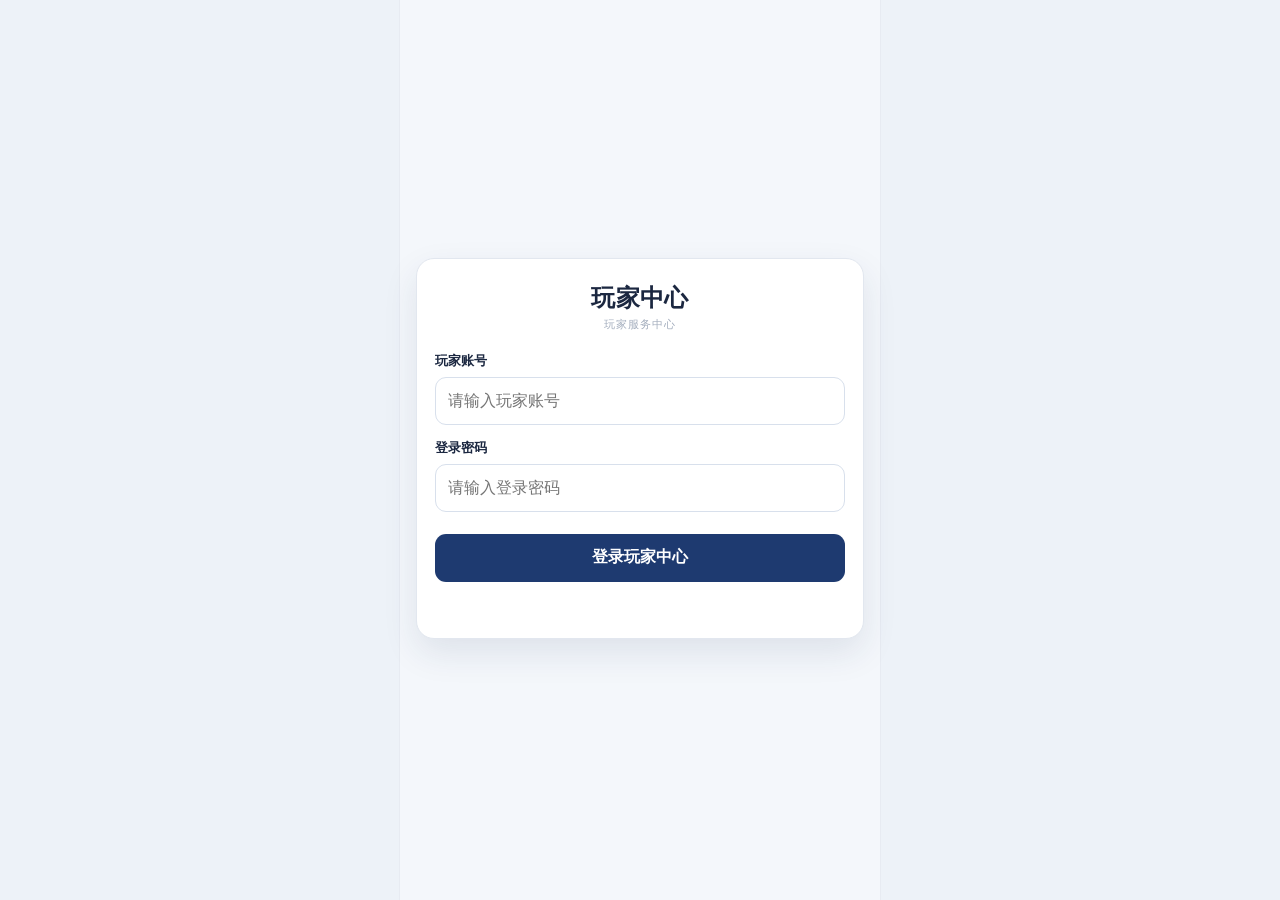
==== commit f9762d5d: "v87" ====
--- a/backend/app/static/player_center.html
+++ b/backend/app/static/player_center.html
@@ -4,11 +4,11 @@
   <meta charset="utf-8">
   <meta name="viewport" content="width=device-width,initial-scale=1,viewport-fit=cover">
   <title>玩家中心 · CPS</title>
-  <!-- V86: 玩家中心副标题精简 + 登录按钮统一品牌蓝色 -->
+  <!-- V87: 玩家中心取消品牌图标、名称放大、登录按钮恢复原深蓝色 -->
   <style>
     *{box-sizing:border-box;-webkit-tap-highlight-color:transparent}html,body{margin:0;min-height:100%;font-family:Inter,"PingFang SC","Microsoft YaHei",sans-serif;color:#1b2740;background:#edf2f8}body{display:flex;justify-content:center}button,input,select{font:inherit}.hidden{display:none!important}.shell{width:100%;max-width:480px;min-height:100vh;background:#f4f7fb;box-shadow:0 0 0 1px rgba(31,50,82,.03)}
-    .login-wrap{min-height:100vh;display:flex;align-items:center;padding:20px 16px calc(24px + env(safe-area-inset-bottom))}.login-card{width:100%;background:#fff;border:1px solid #e2e7ef;border-radius:18px;box-shadow:0 14px 34px rgba(34,52,84,.10);padding:24px 18px}.login-card .brand{display:flex;align-items:center;justify-content:center;gap:11px;margin-bottom:18px}.login-card .brand-copy{display:flex;flex-direction:column;justify-content:center}.logo{--player-brand-logo-url:url('/static/brand-icons/dragon-spiral.svg');width:42px;height:42px;flex:0 0 42px;background:linear-gradient(145deg,#62dfff 8%,#397de8 62%,#5c63e8 100%);-webkit-mask-image:var(--player-brand-logo-url);mask-image:var(--player-brand-logo-url);-webkit-mask-size:contain;mask-size:contain;-webkit-mask-repeat:no-repeat;mask-repeat:no-repeat;-webkit-mask-position:center;mask-position:center;filter:drop-shadow(0 0 6px rgba(55,156,255,.24))}.brand strong{font-size:19px}.brand small{display:block;color:#a3adbd;margin-top:3px;font-size:11px;font-weight:500;letter-spacing:.08em}.notice{padding:11px 12px;border-radius:10px;background:#edf7f2;color:#167a57;border:1px solid #cfeadf;font-size:13px;margin-bottom:16px}label{display:block;font-size:13px;font-weight:700;margin:14px 0 7px}input,select{font-size:16px}input{width:100%;height:48px;border:1px solid #d8e0ec;border-radius:11px;padding:0 12px;outline:none;background:#fff}input:focus,select:focus{border-color:#5c86e8;box-shadow:0 0 0 3px rgba(92,134,232,.12)}.primary{border:0;background:#1e3a70;color:#fff;border-radius:11px;height:48px;font-weight:700;cursor:pointer}.login-card .primary{width:100%;margin-top:22px;background:linear-gradient(135deg,#2f80ed 0%,#3467d6 55%,#3155b7 100%);box-shadow:0 8px 18px rgba(47,128,237,.22);transition:transform .16s ease,box-shadow .16s ease,filter .16s ease}.login-card .primary:hover{filter:brightness(1.04);box-shadow:0 10px 22px rgba(47,128,237,.28)}.login-card .primary:active{transform:translateY(1px);box-shadow:0 5px 12px rgba(47,128,237,.20)}.primary:disabled,.buy-btn:disabled{opacity:.55;cursor:not-allowed}.msg{min-height:20px;margin-top:12px;font-size:13px;color:#c43c4c}.msg.success{color:#16845b;font-weight:700}
-    .center{width:100%;padding:14px 12px calc(24px + env(safe-area-inset-bottom))}.topbar{display:flex;align-items:center;justify-content:space-between;gap:10px;margin-bottom:12px}.topbar-brand{display:flex;align-items:center;gap:9px;min-width:0}.topbar-brand .logo{width:38px;height:38px;flex-basis:38px}.topbar-brand>div:last-child{min-width:0}.topbar h2{font-size:18px;margin:0}.topbar p{margin:2px 0 0;color:#8995a8;font-size:10px;white-space:nowrap;overflow:hidden;text-overflow:ellipsis;max-width:210px}.top-actions{display:flex;gap:6px;flex:0 0 auto}.ghost{min-width:52px;height:38px;padding:0 9px;border-radius:9px;border:1px solid #dce3ed;background:#fff;color:#4f5d73;cursor:pointer;font-size:12px}
+    .login-wrap{min-height:100vh;display:flex;align-items:center;padding:20px 16px calc(24px + env(safe-area-inset-bottom))}.login-card{width:100%;background:#fff;border:1px solid #e2e7ef;border-radius:18px;box-shadow:0 14px 34px rgba(34,52,84,.10);padding:24px 18px}.login-card .brand{display:flex;align-items:center;justify-content:center;margin-bottom:20px;text-align:center}.login-card .brand-copy{display:flex;flex-direction:column;align-items:center;justify-content:center}.brand strong{font-size:24px;line-height:1.25;font-weight:800;letter-spacing:.02em}.brand small{display:block;color:#a3adbd;margin-top:4px;font-size:11px;font-weight:500;letter-spacing:.08em}.notice{padding:11px 12px;border-radius:10px;background:#edf7f2;color:#167a57;border:1px solid #cfeadf;font-size:13px;margin-bottom:16px}label{display:block;font-size:13px;font-weight:700;margin:14px 0 7px}input,select{font-size:16px}input{width:100%;height:48px;border:1px solid #d8e0ec;border-radius:11px;padding:0 12px;outline:none;background:#fff}input:focus,select:focus{border-color:#5c86e8;box-shadow:0 0 0 3px rgba(92,134,232,.12)}.primary{border:0;background:#1e3a70;color:#fff;border-radius:11px;height:48px;font-weight:700;cursor:pointer}.login-card .primary{width:100%;margin-top:22px;background:#1e3a70;box-shadow:none;transition:none}.primary:disabled,.buy-btn:disabled{opacity:.55;cursor:not-allowed}.msg{min-height:20px;margin-top:12px;font-size:13px;color:#c43c4c}.msg.success{color:#16845b;font-weight:700}
+    .center{width:100%;padding:14px 12px calc(24px + env(safe-area-inset-bottom))}.topbar{display:flex;align-items:center;justify-content:space-between;gap:10px;margin-bottom:12px}.topbar-brand{display:flex;align-items:center;min-width:0}.topbar-brand>div:last-child{min-width:0}.topbar h2{font-size:20px;line-height:1.25;margin:0}.topbar p{margin:3px 0 0;color:#8995a8;font-size:10px;white-space:nowrap;overflow:hidden;text-overflow:ellipsis;max-width:240px}.top-actions{display:flex;gap:6px;flex:0 0 auto}.ghost{min-width:52px;height:38px;padding:0 9px;border-radius:9px;border:1px solid #dce3ed;background:#fff;color:#4f5d73;cursor:pointer;font-size:12px}
     .overview{display:block;margin-bottom:10px}.stat{min-width:0;background:#fff;border:1px solid #e1e7ef;border-radius:12px;padding:12px}.stat.account-balance{display:grid;grid-template-columns:minmax(0,1fr) auto;align-items:center;gap:14px}.account-block,.balance-block{min-width:0}.balance-block{text-align:right}.stat span{display:block;color:#8792a5;font-size:11px;margin-bottom:5px}.stat strong{display:block;font-size:16px;overflow:hidden;text-overflow:ellipsis;white-space:nowrap}.account-block strong{font-size:17px}.balance-block strong{font-size:24px;color:#c77711}
     .tabs{display:grid;grid-template-columns:repeat(5,minmax(0,1fr));gap:4px;margin:0 0 10px;position:sticky;top:0;z-index:8;padding:6px 0;background:#f4f7fb}.tab{min-width:0;border:1px solid #dce3ed;background:#fff;color:#59667a;height:44px;padding:0 2px;border-radius:10px;cursor:pointer;font-size:11px;font-weight:700;line-height:1.15}.tab.active{background:#1e3a70;color:#fff;border-color:#1e3a70}
     .panel{background:#fff;border:1px solid #e1e7ef;border-radius:14px;padding:14px 12px}.feature-panel{min-height:260px}.panel-head{display:flex;flex-direction:column;gap:10px;margin-bottom:13px}.panel-head h3{margin:0 0 3px;font-size:17px}.panel-head p{margin:0;color:#8a96a8;font-size:12px;line-height:1.55}.character-picker{width:100%;min-width:0}.character-picker label{margin:0 0 6px}.character-picker select,.gift-select{width:100%;height:46px;border:1px solid #d8e0ec;border-radius:10px;background:#fff;padding:0 10px;color:#26344e;outline:none}.mall-purchase{width:100%;max-width:none}.gift-select-wrap{margin-bottom:12px}.gift-select-wrap label{margin:0 0 7px}.gift-detail{border:1px solid #e1e7ef;border-radius:13px;padding:14px 12px;background:#fbfcfe}.gift-content{margin-bottom:12px}.gift-content-label{font-size:12px;font-weight:700;color:#5f6e84;margin-bottom:8px}.gift-items{display:grid;gap:8px}.gift-item{display:grid;grid-template-columns:minmax(0,1fr) auto;align-items:center;gap:10px;min-height:42px;padding:9px 10px;border:1px solid #e5eaf1;border-radius:10px;background:#fff}.gift-item-name{min-width:0;font-size:13px;color:#31405a;word-break:break-word}.gift-item-qty{font-size:13px;font-weight:800;color:#253a61;white-space:nowrap}.gift-item-raw{font-size:13px;color:#66758c;line-height:1.65;word-break:break-word}.buy-area{width:100%}.buy-btn{width:100%;min-height:48px;border:0;border-radius:11px;background:#1e3a70;color:#fff;padding:10px 14px;font-weight:800;cursor:pointer;font-size:14px;line-height:1.25}.empty{padding:34px 12px;text-align:center;color:#94a0b1;font-size:13px}
@@ -22,7 +22,7 @@
 <div class="shell">
   <section id="loginView" class="login-wrap hidden">
     <main class="login-card">
-      <div class="brand"><div class="logo" id="playerLoginBrandLogo" aria-hidden="true"></div><div class="brand-copy"><strong id="loginCenterName">玩家中心</strong><small>玩家服务中心</small></div></div>
+      <div class="brand"><div class="brand-copy"><strong id="loginCenterName">玩家中心</strong><small>玩家服务中心</small></div></div>
       <div id="registeredNotice" class="notice hidden">注册成功，请使用刚刚创建的玩家账号登录。</div>
             <form id="loginForm" autocomplete="off">
         <label>玩家账号</label><input id="loginUser" autocomplete="username" required placeholder="请输入玩家账号">
@@ -35,7 +35,7 @@
 
   <section id="centerView" class="center hidden">
     <header class="topbar">
-      <div class="topbar-brand"><div class="logo" id="playerTopbarBrandLogo" aria-hidden="true"></div><div><h2 id="topbarCenterName">玩家中心</h2><p>平台币充值 · 购买礼包 · 领取累充 · 特权卡 · CDK兑换</p></div></div>
+      <div class="topbar-brand"><div><h2 id="topbarCenterName">玩家中心</h2><p>平台币充值 · 购买礼包 · 领取累充 · 特权卡 · CDK兑换</p></div></div>
       <div class="top-actions"><button id="refreshBtn" class="ghost">刷新</button><button id="logoutBtn" class="ghost">退出登录</button></div>
     </header>
     <div id="overview" class="overview"></div>
@@ -86,7 +86,7 @@
 function esc(v){return String(v??'').replace(/[&<>"']/g,m=>({'&':'&amp;','<':'&lt;','>':'&gt;','"':'&quot;',"'":'&#39;'}[m]))}
 function errorText(d){if(typeof d==='string')return d;if(Array.isArray(d))return d.map(x=>x.msg||'参数错误').join('；');return d?.message||d?.msg||'请求失败'}
 async function api(path,options={}){const headers={'Content-Type':'application/json',...(options.headers||{})};if(token)headers.Authorization=`Bearer ${token}`;const r=await fetch(path,{...options,headers});let d={};try{d=await r.json()}catch{}if(r.status===401&&path!='/api/player/auth/login'){logout(false);throw new Error('登录已失效，请重新登录')}if(!r.ok)throw new Error(errorText(d.detail));return d}
-function applyPlayerBranding(data){const name=String(data?.player_center_name||'玩家中心').trim()||'玩家中心';const loginName=$('#loginCenterName'),topbarName=$('#topbarCenterName'),loginBtn=$('#loginBtn');if(loginName)loginName.textContent=name;if(topbarName)topbarName.textContent=name;if(loginBtn)loginBtn.textContent=`登录${name}`;const icons=Array.isArray(data?.available_icons)?data.available_icons:[];const logoId=String(data?.backend_logo||'dragon-spiral');const icon=icons.find(x=>x.id===logoId)||icons.find(x=>x.id==='dragon-spiral')||{path:'/static/brand-icons/dragon-spiral.svg'};['#playerLoginBrandLogo','#playerTopbarBrandLogo'].forEach(sel=>{const el=$(sel);if(el){el.style.setProperty('--player-brand-logo-url',`url("${icon.path}")`);el.title=icon.name||'品牌图标'}});document.title=`${name} · CPS`}
+function applyPlayerBranding(data){const name=String(data?.player_center_name||'玩家中心').trim()||'玩家中心';const loginName=$('#loginCenterName'),topbarName=$('#topbarCenterName'),loginBtn=$('#loginBtn');if(loginName)loginName.textContent=name;if(topbarName)topbarName.textContent=name;if(loginBtn)loginBtn.textContent=`登录${name}`;document.title=`${name} · CPS`}
 async function loadPlayerBranding(){try{const d=await api('/api/public/system-branding');applyPlayerBranding(d)}catch(_){}}
 function toast(text){const old=$('.toast');if(old)old.remove();const el=document.createElement('div');el.className='toast';el.textContent=text;document.body.appendChild(el);setTimeout(()=>el.remove(),2600)}
 function logout(reload=true){token='';me=null;localStorage.removeItem('cps_player_token');const msg=$('#loginMsg');if(msg){msg.textContent='';msg.classList.remove('success')}$('#centerView').classList.add('hidden');$('#loginView').classList.remove('hidden');if(reload)location.replace('/player')}
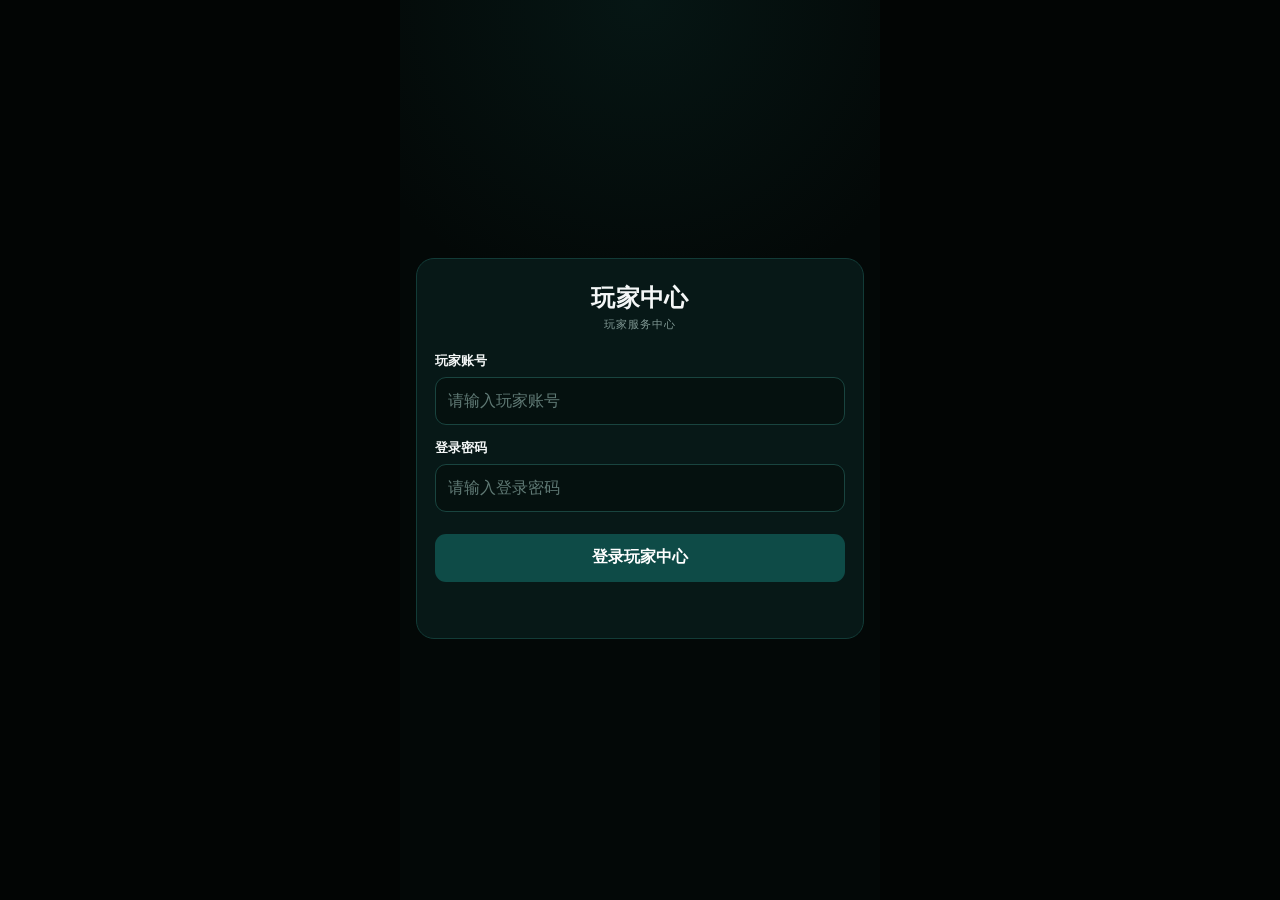
==== commit a90da07f: "v108" ====
--- a/backend/app/static/player_center.html
+++ b/backend/app/static/player_center.html
@@ -12,10 +12,16 @@
     .overview{display:block;margin-bottom:10px}.stat{min-width:0;background:#fff;border:1px solid #e1e7ef;border-radius:12px;padding:12px}.stat.account-balance{display:grid;grid-template-columns:minmax(0,1fr) auto;align-items:center;gap:14px}.account-block,.balance-block{min-width:0}.balance-block{text-align:right}.stat span{display:block;color:#8792a5;font-size:11px;margin-bottom:5px}.stat strong{display:block;font-size:16px;overflow:hidden;text-overflow:ellipsis;white-space:nowrap}.account-block strong{font-size:17px}.balance-block strong{font-size:24px;color:#c77711}
     .tabs{display:grid;grid-template-columns:repeat(5,minmax(0,1fr));gap:4px;margin:0 0 10px;position:sticky;top:0;z-index:8;padding:6px 0;background:#f4f7fb}.tab{min-width:0;border:1px solid #dce3ed;background:#fff;color:#59667a;height:44px;padding:0 2px;border-radius:10px;cursor:pointer;font-size:11px;font-weight:700;line-height:1.15}.tab.active{background:#1e3a70;color:#fff;border-color:#1e3a70}
     .panel{background:#fff;border:1px solid #e1e7ef;border-radius:14px;padding:14px 12px}.feature-panel{min-height:260px}.panel-head{display:flex;flex-direction:column;gap:10px;margin-bottom:13px}.panel-head h3{margin:0 0 3px;font-size:17px}.panel-head p{margin:0;color:#8a96a8;font-size:12px;line-height:1.55}.character-picker{width:100%;min-width:0}.character-picker label{margin:0 0 6px}.character-picker select,.gift-select{width:100%;height:46px;border:1px solid #d8e0ec;border-radius:10px;background:#fff;padding:0 10px;color:#26344e;outline:none}.mall-purchase{width:100%;max-width:none}.gift-select-wrap{margin-bottom:12px}.gift-select-wrap label{margin:0 0 7px}.gift-detail{border:1px solid #e1e7ef;border-radius:13px;padding:14px 12px;background:#fbfcfe}.gift-content{margin-bottom:12px}.gift-content-label{font-size:12px;font-weight:700;color:#5f6e84;margin-bottom:8px}.gift-items{display:grid;gap:8px}.gift-item{display:grid;grid-template-columns:minmax(0,1fr) auto;align-items:center;gap:10px;min-height:42px;padding:9px 10px;border:1px solid #e5eaf1;border-radius:10px;background:#fff}.gift-item-name{min-width:0;font-size:13px;color:#31405a;word-break:break-word}.gift-item-qty{font-size:13px;font-weight:800;color:#253a61;white-space:nowrap}.gift-item-raw{font-size:13px;color:#66758c;line-height:1.65;word-break:break-word}.buy-area{width:100%}.buy-btn{width:100%;min-height:48px;border:0;border-radius:11px;background:#1e3a70;color:#fff;padding:10px 14px;font-weight:800;cursor:pointer;font-size:14px;line-height:1.25}.empty{padding:34px 12px;text-align:center;color:#94a0b1;font-size:13px}
-    .feature-placeholder{display:flex;flex-direction:column;gap:7px;width:100%;border:1px dashed #d7dfeb;background:#fafbfd;border-radius:12px;padding:18px 14px;color:#617087}.feature-placeholder strong{font-size:15px;color:#26344e}.feature-placeholder span{font-size:12px;line-height:1.65}.section-divider{height:1px;background:#e8ecf2;margin:18px 0 15px}.compact-head{margin-bottom:9px}.cumulative-stats{display:grid;grid-template-columns:1fr 1fr;gap:10px;margin:12px 0}.cumulative-stat{border:1px solid #e1e7ef;border-radius:12px;background:#fbfcfe;padding:12px 10px;text-align:center}.cumulative-stat span{display:block;font-size:12px;color:#748198;margin-bottom:5px}.cumulative-stat strong{display:block;font-size:20px;line-height:1.2;color:#1e3a70;font-variant-numeric:tabular-nums}.cumulative-stat small{display:block;margin-top:3px;font-size:10px;color:#98a2b3}.reward-select-wrap{margin-bottom:12px}.reward-select-wrap label{margin:0 0 7px}.reward-select{width:100%;height:46px;border:1px solid #d8e0ec;border-radius:10px;background:#fff;padding:0 10px;color:#26344e;outline:none}.reward-detail{border:1px solid #e1e7ef;border-radius:13px;padding:14px 12px;background:#fbfcfe}.reward-meta{display:flex;align-items:center;justify-content:space-between;gap:8px;margin-bottom:10px;font-size:12px;color:#748198}.reward-meta strong{color:#31405a;font-size:13px}.reward-content-label{font-size:12px;font-weight:700;color:#5f6e84;margin-bottom:8px}.reward-action{width:100%;min-height:46px;margin-top:12px;border:0;border-radius:10px;background:#1e3a70;color:#fff;font-weight:800;cursor:pointer}.reward-action:disabled{background:#e3e7ed;color:#8994a5;cursor:not-allowed}.cdk-form{display:grid;gap:10px}.cdk-form label{margin:0}.cdk-input{width:100%;text-transform:uppercase;letter-spacing:.4px}.cdk-btn{width:100%}.cdk-result{min-height:18px;font-size:12px;line-height:1.6;color:#5f6e84}.cdk-result.ok{padding:11px 12px;border-radius:10px;background:#edf7f2;border:1px solid #cfeadf;color:#167a57}
+    .feature-placeholder{display:flex;flex-direction:column;gap:7px;width:100%;border:1px dashed #d7dfeb;background:#fafbfd;border-radius:12px;padding:18px 14px;color:#617087}.feature-placeholder strong{font-size:15px;color:#26344e}.feature-placeholder span{font-size:12px;line-height:1.65}.section-divider{height:1px;background:#e8ecf2;margin:18px 0 15px}.compact-head{margin-bottom:9px}.cumulative-stats{display:grid;grid-template-columns:1fr 1fr;gap:10px;margin:12px 0}.cumulative-stat{border:1px solid #e1e7ef;border-radius:12px;background:#fbfcfe;padding:12px 10px;text-align:center}.cumulative-stat span{display:block;font-size:12px;color:#748198;margin-bottom:5px}.cumulative-stat strong{display:block;font-size:20px;line-height:1.2;color:#1e3a70;font-variant-numeric:tabular-nums}.cumulative-stat small{display:block;margin-top:3px;font-size:10px;color:#98a2b3}.reward-select-wrap{margin-bottom:12px}.reward-select-wrap label{margin:0 0 7px}.reward-select{width:100%;height:46px;border:1px solid #d8e0ec;border-radius:10px;background:#fff;padding:0 10px;color:#26344e;outline:none}.reward-detail{border:1px solid #e1e7ef;border-radius:13px;padding:14px 12px;background:#fbfcfe}.reward-meta{display:flex;align-items:center;justify-content:space-between;gap:8px;margin-bottom:10px;font-size:12px;color:#748198}.reward-meta strong{color:#31405a;font-size:13px}.reward-content-label{font-size:12px;font-weight:700;color:#5f6e84;margin-bottom:8px}.reward-action{width:100%;min-height:46px;margin-top:12px;border:0;border-radius:10px;background:#1e3a70;color:#fff;font-weight:800;cursor:pointer}.reward-action:disabled{background:#e3e7ed;color:#8994a5;cursor:not-allowed}.cdk-form{display:grid;gap:10px}.cdk-form label{margin:0}.cdk-input{width:100%;text-transform:uppercase;letter-spacing:.4px}.cdk-btn{width:100%}.cdk-result{min-height:18px;font-size:12px;line-height:1.6;color:#5f6e84;white-space:pre-line}.cdk-result.ok{padding:11px 12px;border-radius:10px;background:#edf7f2;border:1px solid #cfeadf;color:#167a57}
+    .gift-limit{display:flex;flex-wrap:wrap;align-items:center;gap:6px 8px;margin:12px 0;padding:10px 11px;border:1px solid #dfe7f1;border-radius:10px;background:#f7f9fc;color:#5f6e84;font-size:11px;line-height:1.45}.gift-limit strong{color:#31405a;font-size:12px;margin-right:2px}.gift-limit span{display:inline-flex;padding:3px 7px;border-radius:999px;background:#fff;border:1px solid #e1e7ef}.gift-limit.unrestricted{color:#7e899c}
     .privilege-area{margin-top:12px}.privilege-card-detail{border:1px solid #e1e7ef;border-radius:13px;padding:14px 12px;background:#fbfcfe}.privilege-meta{display:grid;grid-template-columns:1fr 1fr;gap:8px;margin-bottom:12px}.privilege-meta div{padding:9px 10px;border:1px solid #e5eaf1;border-radius:10px;background:#fff}.privilege-meta span{display:block;font-size:10px;color:#8a96a8;margin-bottom:3px}.privilege-meta strong{font-size:13px;color:#31405a}.privilege-list{display:grid;gap:9px;margin-top:10px}.privilege-owned{border:1px solid #e1e7ef;border-radius:12px;background:#fbfcfe;padding:12px}.privilege-owned-head{display:flex;justify-content:space-between;gap:8px;align-items:flex-start}.privilege-owned-head strong{font-size:14px}.privilege-owned-head span{font-size:11px;color:#7f8ba0}.privilege-owned-dates{font-size:11px;color:#7f8ba0;margin:7px 0 9px}.privilege-claim{width:100%;height:42px;border:0;border-radius:9px;background:#1e3a70;color:#fff;font-weight:800}.privilege-claim:disabled{background:#e3e7ed;color:#8994a5}.privilege-status{display:inline-flex;padding:3px 7px;border-radius:999px;font-size:10px;background:#edf2f7;color:#657188}.privilege-status.active{background:#e8f7f0;color:#167554}.privilege-status.waiting{background:#fff4df;color:#98600c}.privilege-status.expired{background:#fdebec;color:#b53545}
     .order-list{display:grid;gap:9px}.order-card{border:1px solid #e3e8f0;border-radius:12px;background:#fbfcfe;padding:12px}.order-card-head{display:flex;align-items:flex-start;justify-content:space-between;gap:8px;padding-bottom:9px;margin-bottom:8px;border-bottom:1px solid #e9edf3}.order-card-head strong{font-size:13px;word-break:break-all}.order-card-head span{font-size:11px;color:#909caf;white-space:nowrap}.order-row{display:grid;grid-template-columns:72px minmax(0,1fr);gap:7px;padding:4px 0;font-size:12px;line-height:1.5}.order-row .k{color:#8b96a8}.order-row .v{color:#31405a;word-break:break-word;text-align:right}.badge{display:inline-flex;align-items:center;min-height:23px;padding:2px 8px;border-radius:999px;background:#f0f3f7;color:#647086;font-size:11px}.badge.ok{background:#e8f7f0;color:#167554}.badge.warn{background:#fff4df;color:#98600c}.badge.bad{background:#fdebec;color:#b53545}
     .toast{position:fixed;left:50%;bottom:calc(18px + env(safe-area-inset-bottom));transform:translateX(-50%);z-index:20;width:calc(100% - 32px);max-width:430px;background:#1d2a42;color:#fff;border-radius:11px;padding:12px 14px;box-shadow:0 12px 32px rgba(24,38,64,.2);font-size:13px;text-align:center}.loading{opacity:.6;pointer-events:none}
+  </style>
+
+  <style id="v108-dark-teal-theme">
+    :root{--pbg:#020504;--pcard:#071817;--pcard2:#0a211f;--pborder:#123b37;--paccent:#48c9c3;--ptext:#f4f7f7;--pmuted:#819995}
+    html,body{background:#020504!important;color:var(--ptext)!important;color-scheme:dark}.shell{background:radial-gradient(circle at 50% 0%,rgba(18,78,73,.20),transparent 34%),#030807!important;box-shadow:none!important}.login-card,.panel,.stat,.gift-detail,.reward-detail,.privilege-card-detail,.privilege-owned,.order-card,.feature-placeholder{background:var(--pcard)!important;border-color:var(--pborder)!important;box-shadow:none!important}.login-card .brand strong,.topbar h2,.panel-head h3,.stat strong,.feature-placeholder strong{color:var(--ptext)!important}.brand small,.topbar p,.panel-head p,.stat span,.gift-item-raw,.empty{color:var(--pmuted)!important}.topbar{border-bottom:1px solid #0e2b28!important;padding-bottom:12px}.tabs{background:#030807!important}.tab,.ghost{background:#071817!important;border-color:#123b37!important;color:#9fb6b2!important}.tab.active{background:#0d3d39!important;border-color:#276e68!important;color:#fff!important}.ghost:hover{background:#0b2926!important;color:#fff!important}input,select{background:#05110f!important;border-color:#19443f!important;color:#eef6f4!important}input::placeholder{color:#607a75!important}input:focus,select:focus{border-color:#42bab3!important;box-shadow:0 0 0 3px rgba(72,201,195,.10)!important}.primary,.buy-btn,.reward-action,.privilege-claim{background:#0e4b47!important;color:#fff!important}.primary:hover,.buy-btn:hover,.reward-action:hover,.privilege-claim:hover{background:#12615b!important}.gift-item,.privilege-meta div{background:#081917!important;border-color:#143a36!important}.notice{background:#0d3328!important;border-color:#1f604c!important;color:#7ed9aa!important}.cumulative-stat{background:#081917!important;border-color:#143a36!important}.cumulative-stat strong{color:#61d6cf!important}.badge{background:#12302d!important;color:#b8ccca!important}.badge.ok,.privilege-status.active{background:#0d392b!important;color:#77d8a6!important}.badge.warn,.privilege-status.waiting{background:#3a2e13!important;color:#e9c56d!important}.badge.bad,.privilege-status.expired{background:#3a171b!important;color:#ff858d!important}.msg{color:#ff7d85!important}.msg.success{color:#66d6a0!important}.cdk-result.ok{background:#0c3328!important;border-color:#1d5b49!important;color:#79d6aa!important}
   </style>
 </head>
 <body>
@@ -104,7 +110,8 @@
     return `<div class="gift-item"><span class="gift-item-name">${esc(m[1].trim())}</span><span class="gift-item-qty">× ${Number(m[2]).toLocaleString()}</span></div>`;
   }).join('');
 }
-function giftBuyButtonText(x){return x.available?`${Number(x.coin_price).toLocaleString()} 平台币 · 立即购买`:'已售罄'}
+function giftLimitHtml(x){const periods=x?.purchase_limit_status?.periods||{};const rows=['daily','weekly','monthly','lifetime'].map(k=>periods[k]).filter(p=>Number(p?.limit||0)>0);if(!rows.length)return '<div class="gift-limit unrestricted">限购：不限购</div>';return `<div class="gift-limit"><strong>限购规则</strong>${rows.map(p=>`<span>${esc(p.label)}：${Number(p.used||0).toLocaleString()} / ${Number(p.limit||0).toLocaleString()}${p.remaining!==null?`（剩余 ${Number(p.remaining||0).toLocaleString()} 次）`:''}</span>`).join('')}</div>`}
+function giftBuyButtonText(x){return x.available?`${Number(x.coin_price).toLocaleString()} 平台币 · 立即购买`:esc(x.unavailable_reason||'暂不可购买')}
 function renderGiftDetail(){
   const select=$('#giftSelect'), detail=$('#giftDetail'), empty=$('#giftEmpty');
   if(!mallProducts.length){selectedGiftId=0;select.innerHTML='<option value="">暂无可购买礼包</option>';select.disabled=true;detail.classList.add('hidden');empty.classList.remove('hidden');return}
@@ -114,7 +121,7 @@
   const x=mallProducts.find(x=>Number(x.id)===Number(selectedGiftId));
   if(!x){detail.classList.add('hidden');return}
   detail.classList.remove('hidden');
-  detail.innerHTML=`<div class="gift-content"><div class="gift-content-label">礼包内容</div><div class="gift-items">${giftItemsHtml(x.description)}</div></div><div class="buy-area"><button id="giftBuyBtn" class="buy-btn" ${x.available?'':'disabled'}>${giftBuyButtonText(x)}</button></div>`;
+  detail.innerHTML=`<div class="gift-content"><div class="gift-content-label">礼包内容</div><div class="gift-items">${giftItemsHtml(x.description)}</div></div>${giftLimitHtml(x)}<div class="buy-area"><button id="giftBuyBtn" class="buy-btn" ${x.available?'':'disabled'}>${giftBuyButtonText(x)}</button></div>`;
   const btn=$('#giftBuyBtn');if(btn&&!btn.disabled)btn.onclick=()=>purchase(Number(x.id),btn);
 }
 async function loadProducts(){
@@ -124,7 +131,7 @@
   select.onchange=e=>{selectedGiftId=Number(e.target.value||0);renderGiftDetail()};
 }
 function renderCumulative(){const root=$('#cumulativeRules'),rows=cumulativeData.rules||[];if(!selectedCumulativeCharacterId){selectedRuleId=0;root.innerHTML='<div class="empty">请先选择角色 / 区服</div>';return}const stats=`<div class="cumulative-stats"><div class="cumulative-stat"><span>当日累充</span><strong>${Number(cumulativeData.today_recharge||0).toLocaleString()}</strong><small>平台币</small></div><div class="cumulative-stat"><span>永久累充</span><strong>${Number(cumulativeData.total_recharge||0).toLocaleString()}</strong><small>平台币</small></div></div>`;if(!rows.length){selectedRuleId=0;root.innerHTML=stats+'<div class="empty">该角色当前暂无可领取的累充奖励</div>';return}if(selectedRuleId&&!rows.some(x=>Number(x.id)===Number(selectedRuleId)))selectedRuleId=0;root.innerHTML=stats+`<div class="reward-select-wrap"><label>选择可领取奖励</label><select id="rewardSelect" class="reward-select"><option value="">请选择累充奖励</option>${rows.map(x=>`<option value="${Number(x.id)}" ${Number(x.id)===Number(selectedRuleId)?'selected':''}>${esc(x.name)}</option>`).join('')}</select></div><div id="rewardDetail" class="reward-detail hidden"></div>`;const select=$('#rewardSelect');select.onchange=e=>{selectedRuleId=Number(e.target.value||0);renderRewardDetail()};renderRewardDetail()}
-function renderRewardDetail(){const detail=$('#rewardDetail');if(!detail)return;const x=(cumulativeData.rules||[]).find(x=>Number(x.id)===Number(selectedRuleId));if(!x){detail.classList.add('hidden');detail.innerHTML='';return}detail.classList.remove('hidden');detail.innerHTML=`<div class="reward-content-label">奖励内容</div><div class="gift-items">${giftItemsHtml(x.reward_content)}</div><button id="rewardClaimBtn" class="reward-action">立即领取</button>`;const btn=$('#rewardClaimBtn');btn.onclick=()=>claimCumulative(Number(x.id),btn)}
+function renderRewardDetail(){const detail=$('#rewardDetail');if(!detail)return;const x=(cumulativeData.rules||[]).find(x=>Number(x.id)===Number(selectedRuleId));if(!x){detail.classList.add('hidden');detail.innerHTML='';return}detail.classList.remove('hidden');detail.innerHTML=`<div class="reward-meta"><strong>${esc(x.recharge_type_name||'永久累充')} · 累充金额</strong><span>${Number(x.threshold_amount||0).toLocaleString()} 平台币</span></div><div class="reward-content-label">奖励内容</div><div class="gift-items">${giftItemsHtml(x.reward_content)}</div><button id="rewardClaimBtn" class="reward-action">立即领取</button>`;const btn=$('#rewardClaimBtn');btn.onclick=()=>claimCumulative(Number(x.id),btn)}
 async function loadCumulative(){if(!selectedCumulativeCharacterId){cumulativeData={rules:[]};renderCumulative();return}cumulativeData=await api(`/api/player/cumulative-recharge?character_id=${selectedCumulativeCharacterId}&claimable_only=true`);renderCumulative()}
 async function claimCumulative(ruleId,btn){if(busy)return;if(!selectedCumulativeCharacterId)return toast('请先选择角色 / 区服');busy=true;btn.disabled=true;btn.textContent='领取中…';try{const d=await api(`/api/player/cumulative-recharge/${ruleId}/claim?character_id=${selectedCumulativeCharacterId}`,{method:'POST'});toast(d.message||'领取成功');selectedRuleId=0;await loadCumulative()}catch(e){toast(e.message);await loadCumulative().catch(()=>{})}finally{busy=false}}
 function privilegeStatusText(v){return ({active:'生效中',waiting:'待生效',expired:'已过期'})[v]||v||'-'}
@@ -137,7 +144,7 @@
 function activeFeatureTab(){return $('.tab.active')?.dataset.tab||'recharge'}
 async function refreshAll(){await loadPlayerProfile();const tab=activeFeatureTab();if(tab==='mall')await loadProducts();if(tab==='cumulative'){if(selectedCumulativeCharacterId)await loadCumulative();else renderCumulative()}if(tab==='privilege'){if(selectedPrivilegeCharacterId)await loadPrivilege();else renderPrivilege()}}
 async function purchase(id,btn){if(busy)return;const product=mallProducts.find(x=>Number(x.id)===Number(id));if(!product)return toast('请先选择礼包');const chars=me?.characters||[];if(chars.length&&!selectedPurchaseCharacterId)return toast('请先选择购买角色 / 区服');const role=chars.find(x=>Number(x.id)===Number(selectedPurchaseCharacterId));const roleText=role?`${role.server_name} · ${role.role_name}`:'未绑定角色';if(!confirm(`确认使用「${roleText}」购买 1 份「${product.name}」？需要 ${Number(product.coin_price).toLocaleString()} 平台币。`))return;busy=true;btn.disabled=true;btn.textContent='购买中…';try{const body={quantity:1};if(selectedPurchaseCharacterId)body.character_id=selectedPurchaseCharacterId;const d=await api(`/api/player/mall/purchase/${id}`,{method:'POST',body:JSON.stringify(body)});toast(`${d.message}：${d.order_no}`);await refreshAll()}catch(e){toast(e.message)}finally{busy=false;const current=$('#giftBuyBtn');if(current){const selected=mallProducts.find(x=>Number(x.id)===Number(selectedGiftId));current.disabled=selected?!selected.available:false;current.textContent=selected?giftBuyButtonText(selected):'立即购买'}}}
-async function redeemCDK(){if(busy)return;const input=$('#cdkCode'),btn=$('#cdkRedeemBtn'),result=$('#cdkResult');const code=(input?.value||'').trim().toUpperCase();if(!selectedCDKCharacterId)return toast('请先选择兑换角色 / 区服');if(!code)return toast('请输入CDK兑换码');const role=(me?.characters||[]).find(x=>Number(x.id)===Number(selectedCDKCharacterId));busy=true;btn.disabled=true;btn.textContent='兑换中…';result.className='cdk-result';result.textContent='';try{const d=await api('/api/player/cdk/redeem',{method:'POST',body:JSON.stringify({code,character_id:selectedCDKCharacterId})});input.value='';result.className='cdk-result ok';result.textContent=`${d.message}${d.cdk_name?' · '+d.cdk_name:''}${d.server_name&&d.role_name?' · '+d.server_name+' · '+d.role_name:''}`;toast(d.message||'CDK兑换成功')}catch(e){result.textContent=e.message;toast(e.message)}finally{busy=false;btn.disabled=false;btn.textContent='立即兑换'}}
+async function redeemCDK(){if(busy)return;const input=$('#cdkCode'),btn=$('#cdkRedeemBtn'),result=$('#cdkResult');const code=(input?.value||'').trim().toUpperCase();if(!selectedCDKCharacterId)return toast('请先选择兑换角色 / 区服');if(!code)return toast('请输入CDK兑换码');const role=(me?.characters||[]).find(x=>Number(x.id)===Number(selectedCDKCharacterId));busy=true;btn.disabled=true;btn.textContent='兑换中…';result.className='cdk-result';result.textContent='';try{const d=await api('/api/player/cdk/redeem',{method:'POST',body:JSON.stringify({code,character_id:selectedCDKCharacterId})});input.value='';result.className='cdk-result ok';result.textContent=`${d.message}${d.cdk_name?' · '+d.cdk_name:''}${d.server_name&&d.role_name?' · '+d.server_name+' · '+d.role_name:''}${d.reward_content?'\n奖励：'+d.reward_content:''}`;toast(d.message||'CDK兑换成功')}catch(e){result.textContent=e.message;toast(e.message)}finally{busy=false;btn.disabled=false;btn.textContent='立即兑换'}}
 $('#cdkRedeemBtn').onclick=redeemCDK;$('#cdkCode').addEventListener('keydown',e=>{if(e.key==='Enter'){e.preventDefault();redeemCDK()}});
 $('#loginForm').onsubmit=async e=>{e.preventDefault();const btn=$('#loginBtn');const feedback=$('#loginMsg');feedback.textContent='';feedback.classList.remove('success');if(btn)btn.disabled=true;try{const d=await api('/api/player/auth/login',{method:'POST',body:JSON.stringify({username:$('#loginUser').value.trim(),password:$('#loginPass').value})});token=d.access_token;localStorage.setItem('cps_player_token',token);me={player_id:d.player_id,username:d.username,platform_coin_balance:d.platform_coin_balance,characters:d.characters||[]};feedback.textContent='登录成功';feedback.classList.add('success');await new Promise(resolve=>setTimeout(resolve,420));renderOverview();renderCharacterPickers();$('#loginView').classList.add('hidden');$('#centerView').classList.remove('hidden');history.replaceState({},'',location.pathname);}catch(err){feedback.classList.remove('success');feedback.textContent=err.message}finally{if(btn)btn.disabled=false}};
 async function enterCenter(){try{await loadPlayerProfile();$('#loginView').classList.add('hidden');$('#centerView').classList.remove('hidden');history.replaceState({},'',location.pathname)}catch(e){logout(false);$('#loginMsg').textContent=e.message}}
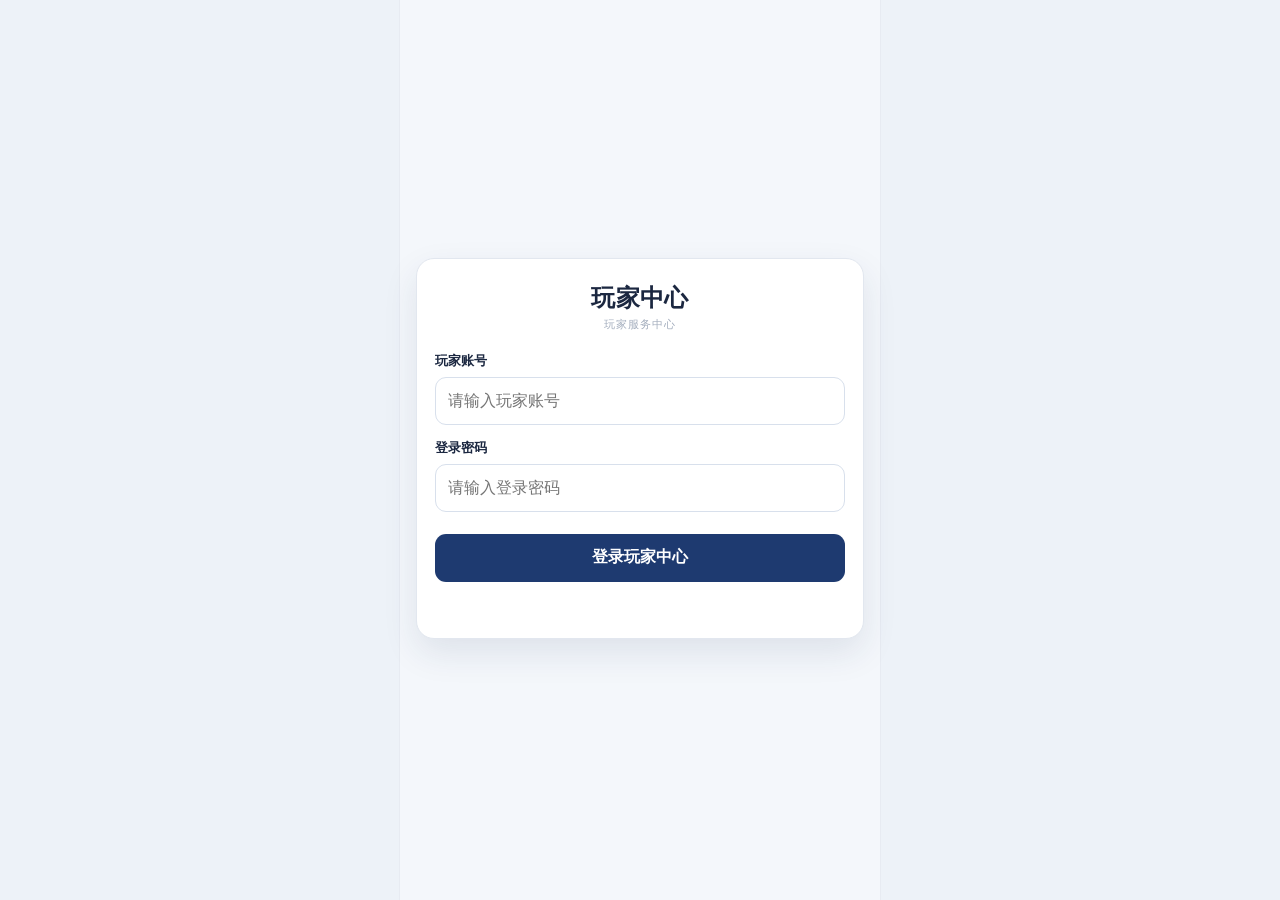
==== commit 5fb10945: "v110" ====
--- a/backend/app/static/player_center.html
+++ b/backend/app/static/player_center.html
@@ -17,11 +17,6 @@
     .privilege-area{margin-top:12px}.privilege-card-detail{border:1px solid #e1e7ef;border-radius:13px;padding:14px 12px;background:#fbfcfe}.privilege-meta{display:grid;grid-template-columns:1fr 1fr;gap:8px;margin-bottom:12px}.privilege-meta div{padding:9px 10px;border:1px solid #e5eaf1;border-radius:10px;background:#fff}.privilege-meta span{display:block;font-size:10px;color:#8a96a8;margin-bottom:3px}.privilege-meta strong{font-size:13px;color:#31405a}.privilege-list{display:grid;gap:9px;margin-top:10px}.privilege-owned{border:1px solid #e1e7ef;border-radius:12px;background:#fbfcfe;padding:12px}.privilege-owned-head{display:flex;justify-content:space-between;gap:8px;align-items:flex-start}.privilege-owned-head strong{font-size:14px}.privilege-owned-head span{font-size:11px;color:#7f8ba0}.privilege-owned-dates{font-size:11px;color:#7f8ba0;margin:7px 0 9px}.privilege-claim{width:100%;height:42px;border:0;border-radius:9px;background:#1e3a70;color:#fff;font-weight:800}.privilege-claim:disabled{background:#e3e7ed;color:#8994a5}.privilege-status{display:inline-flex;padding:3px 7px;border-radius:999px;font-size:10px;background:#edf2f7;color:#657188}.privilege-status.active{background:#e8f7f0;color:#167554}.privilege-status.waiting{background:#fff4df;color:#98600c}.privilege-status.expired{background:#fdebec;color:#b53545}
     .order-list{display:grid;gap:9px}.order-card{border:1px solid #e3e8f0;border-radius:12px;background:#fbfcfe;padding:12px}.order-card-head{display:flex;align-items:flex-start;justify-content:space-between;gap:8px;padding-bottom:9px;margin-bottom:8px;border-bottom:1px solid #e9edf3}.order-card-head strong{font-size:13px;word-break:break-all}.order-card-head span{font-size:11px;color:#909caf;white-space:nowrap}.order-row{display:grid;grid-template-columns:72px minmax(0,1fr);gap:7px;padding:4px 0;font-size:12px;line-height:1.5}.order-row .k{color:#8b96a8}.order-row .v{color:#31405a;word-break:break-word;text-align:right}.badge{display:inline-flex;align-items:center;min-height:23px;padding:2px 8px;border-radius:999px;background:#f0f3f7;color:#647086;font-size:11px}.badge.ok{background:#e8f7f0;color:#167554}.badge.warn{background:#fff4df;color:#98600c}.badge.bad{background:#fdebec;color:#b53545}
     .toast{position:fixed;left:50%;bottom:calc(18px + env(safe-area-inset-bottom));transform:translateX(-50%);z-index:20;width:calc(100% - 32px);max-width:430px;background:#1d2a42;color:#fff;border-radius:11px;padding:12px 14px;box-shadow:0 12px 32px rgba(24,38,64,.2);font-size:13px;text-align:center}.loading{opacity:.6;pointer-events:none}
-  </style>
-
-  <style id="v108-dark-teal-theme">
-    :root{--pbg:#020504;--pcard:#071817;--pcard2:#0a211f;--pborder:#123b37;--paccent:#48c9c3;--ptext:#f4f7f7;--pmuted:#819995}
-    html,body{background:#020504!important;color:var(--ptext)!important;color-scheme:dark}.shell{background:radial-gradient(circle at 50% 0%,rgba(18,78,73,.20),transparent 34%),#030807!important;box-shadow:none!important}.login-card,.panel,.stat,.gift-detail,.reward-detail,.privilege-card-detail,.privilege-owned,.order-card,.feature-placeholder{background:var(--pcard)!important;border-color:var(--pborder)!important;box-shadow:none!important}.login-card .brand strong,.topbar h2,.panel-head h3,.stat strong,.feature-placeholder strong{color:var(--ptext)!important}.brand small,.topbar p,.panel-head p,.stat span,.gift-item-raw,.empty{color:var(--pmuted)!important}.topbar{border-bottom:1px solid #0e2b28!important;padding-bottom:12px}.tabs{background:#030807!important}.tab,.ghost{background:#071817!important;border-color:#123b37!important;color:#9fb6b2!important}.tab.active{background:#0d3d39!important;border-color:#276e68!important;color:#fff!important}.ghost:hover{background:#0b2926!important;color:#fff!important}input,select{background:#05110f!important;border-color:#19443f!important;color:#eef6f4!important}input::placeholder{color:#607a75!important}input:focus,select:focus{border-color:#42bab3!important;box-shadow:0 0 0 3px rgba(72,201,195,.10)!important}.primary,.buy-btn,.reward-action,.privilege-claim{background:#0e4b47!important;color:#fff!important}.primary:hover,.buy-btn:hover,.reward-action:hover,.privilege-claim:hover{background:#12615b!important}.gift-item,.privilege-meta div{background:#081917!important;border-color:#143a36!important}.notice{background:#0d3328!important;border-color:#1f604c!important;color:#7ed9aa!important}.cumulative-stat{background:#081917!important;border-color:#143a36!important}.cumulative-stat strong{color:#61d6cf!important}.badge{background:#12302d!important;color:#b8ccca!important}.badge.ok,.privilege-status.active{background:#0d392b!important;color:#77d8a6!important}.badge.warn,.privilege-status.waiting{background:#3a2e13!important;color:#e9c56d!important}.badge.bad,.privilege-status.expired{background:#3a171b!important;color:#ff858d!important}.msg{color:#ff7d85!important}.msg.success{color:#66d6a0!important}.cdk-result.ok{background:#0c3328!important;border-color:#1d5b49!important;color:#79d6aa!important}
   </style>
 </head>
 <body>
